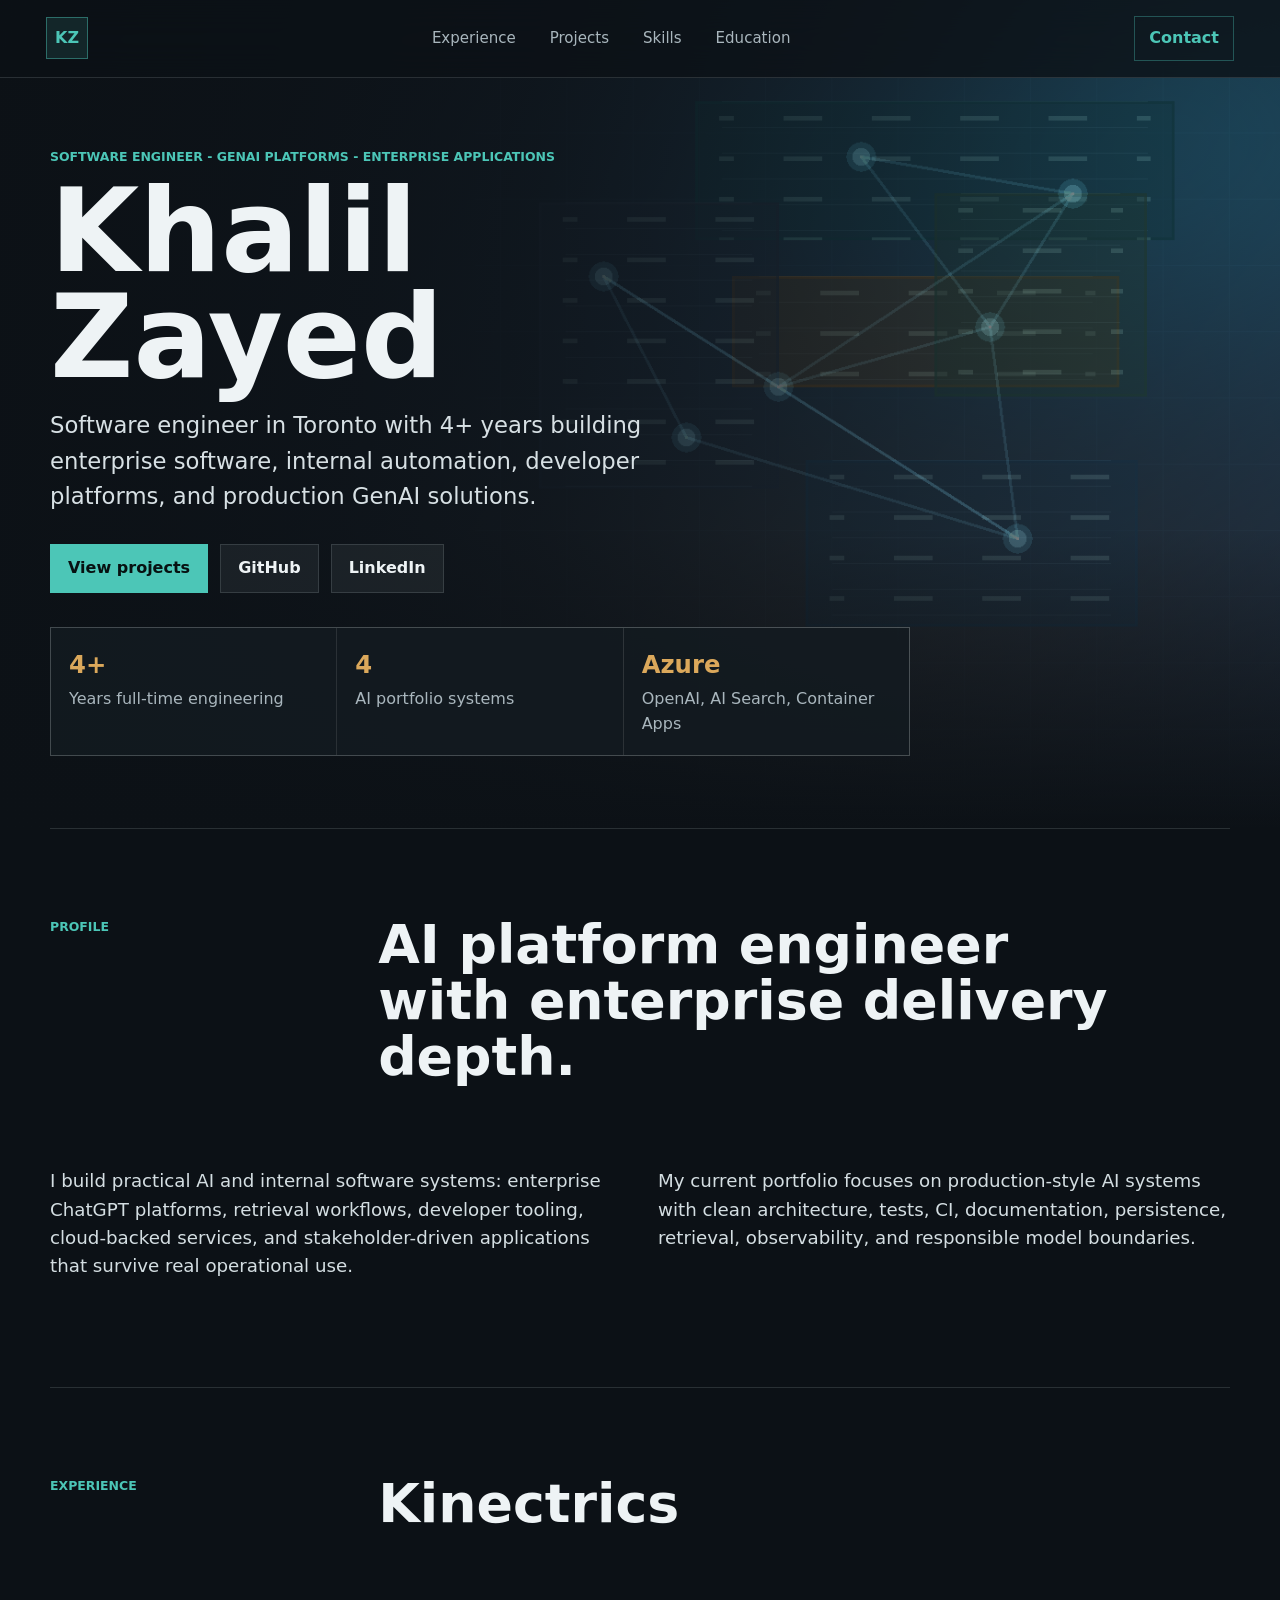
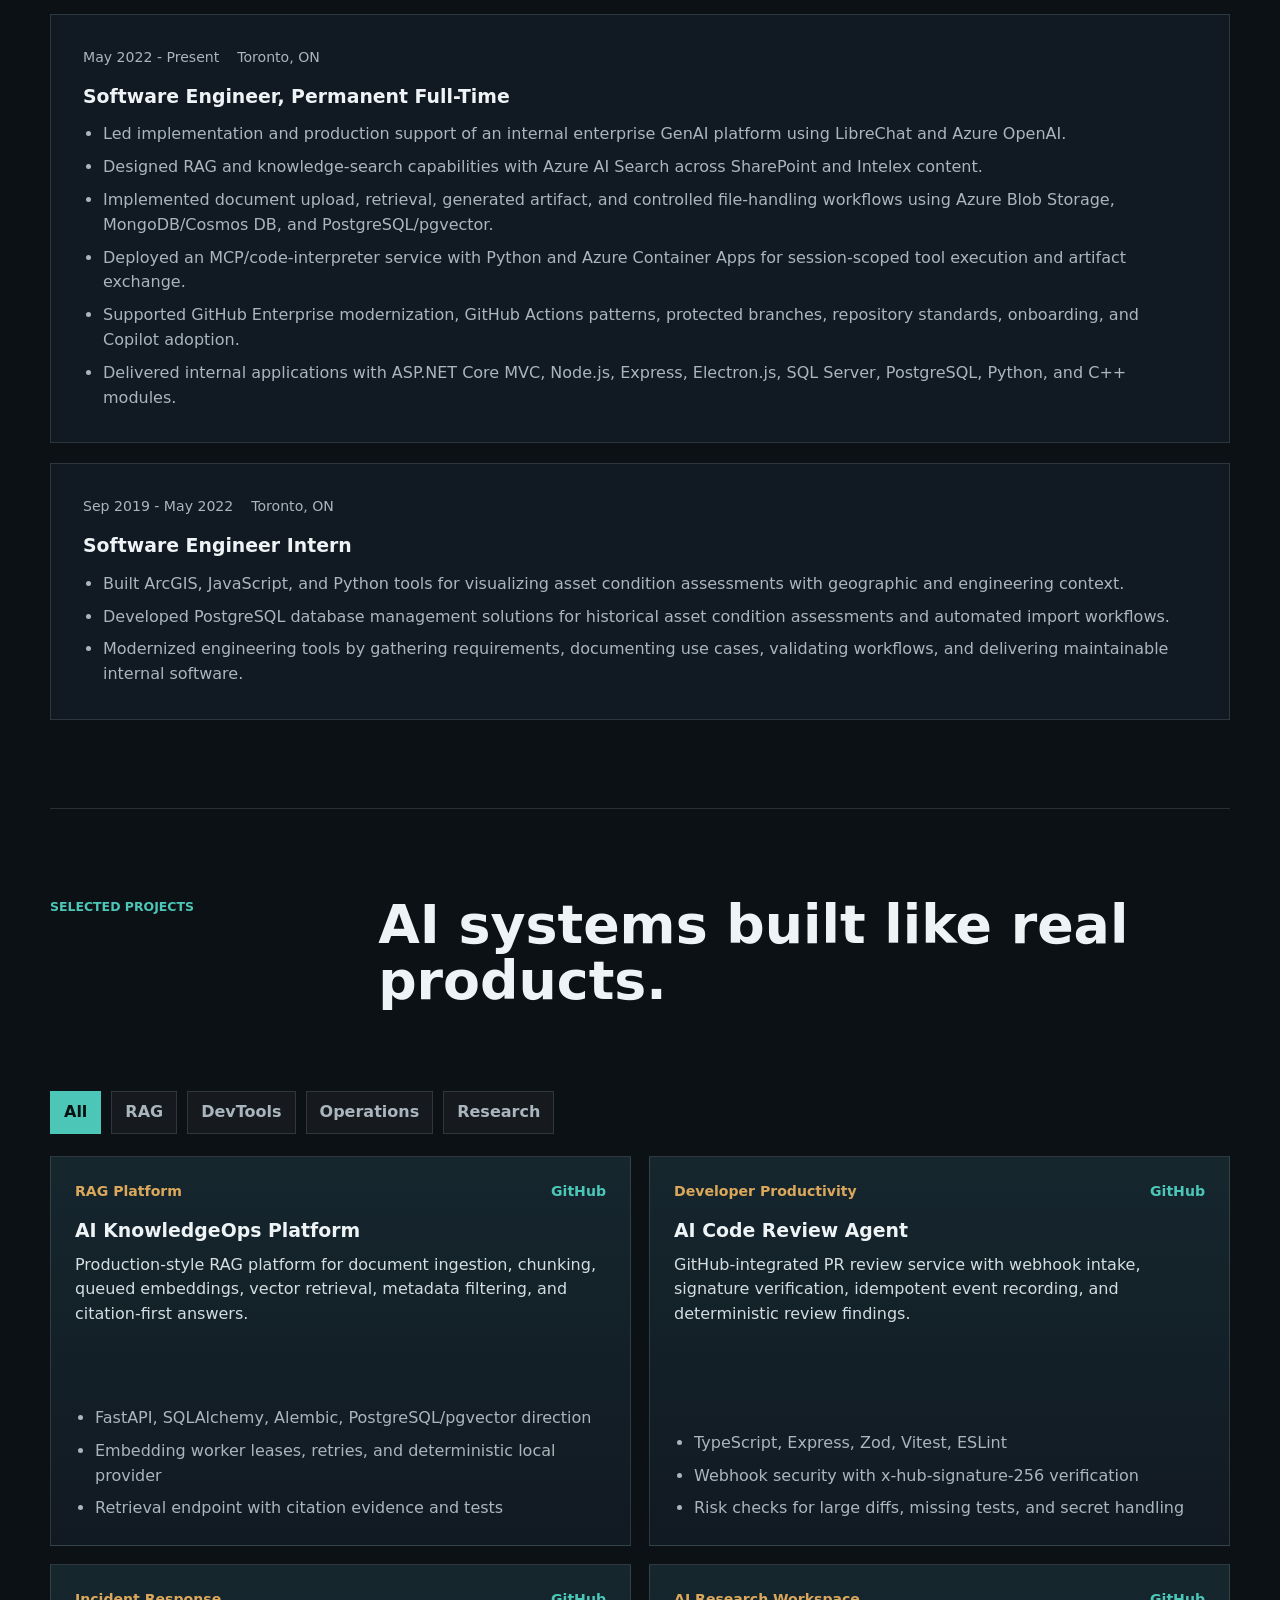
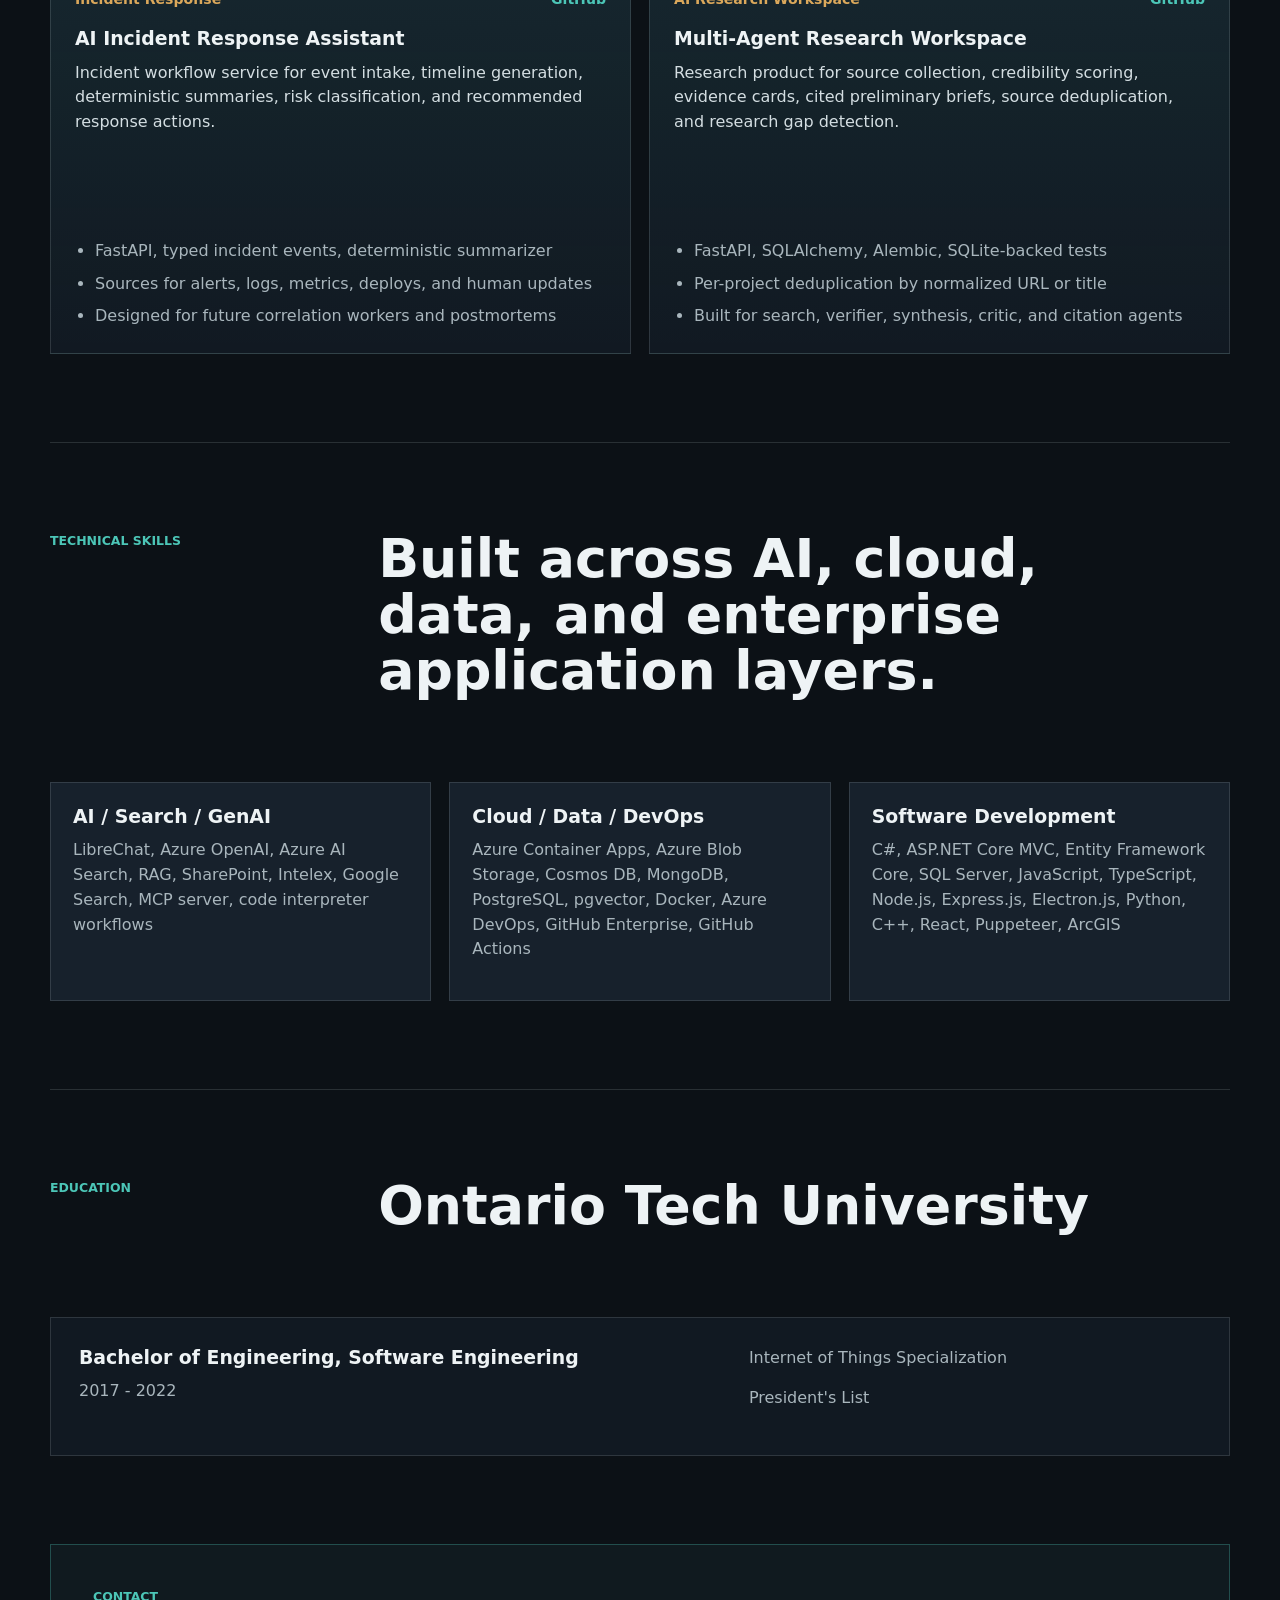
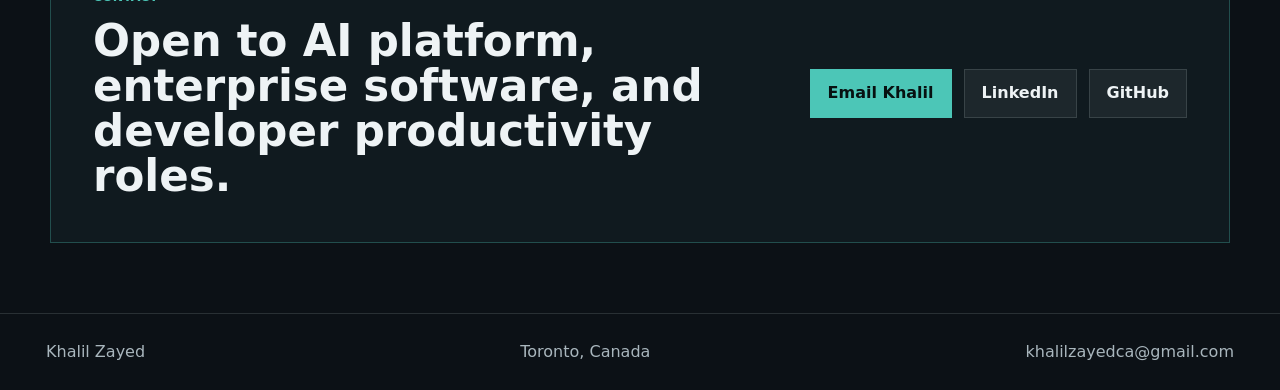
==== index.html @ 69386424 "feat: create portfolio website" ====
<!doctype html>
<html lang="en">
  <head>
    <meta charset="utf-8" />
    <meta name="viewport" content="width=device-width, initial-scale=1" />
    <meta
      name="description"
      content="Khalil Zayed - Software Engineer focused on GenAI platforms, enterprise applications, developer productivity, and AI product engineering."
    />
    <title>Khalil Zayed | Software Engineer</title>
    <link rel="preload" href="assets/hero-tech-workspace.png" as="image" />
    <link rel="stylesheet" href="styles.css" />
  </head>
  <body>
    <header class="site-header" data-header>
      <a class="brand" href="#top" aria-label="Khalil Zayed home">KZ</a>
      <nav class="nav" aria-label="Primary navigation">
        <a href="#experience">Experience</a>
        <a href="#projects">Projects</a>
        <a href="#skills">Skills</a>
        <a href="#education">Education</a>
      </nav>
      <a class="header-action" href="mailto:khalilzayedca@gmail.com">Contact</a>
    </header>

    <main id="top">
      <section class="hero" aria-labelledby="hero-title">
        <img
          class="hero-media"
          src="assets/hero-tech-workspace.png"
          alt="Abstract workstation with AI system dashboards and architecture panels"
        />
        <div class="hero-scrim"></div>
        <div class="hero-content">
          <p class="eyebrow">Software Engineer - GenAI Platforms - Enterprise Applications</p>
          <h1 id="hero-title">Khalil Zayed</h1>
          <p class="hero-copy">
            Software engineer in Toronto with 4+ years building enterprise software,
            internal automation, developer platforms, and production GenAI solutions.
          </p>
          <div class="hero-actions" aria-label="Profile links">
            <a class="button primary" href="#projects">View projects</a>
            <a class="button secondary" href="https://github.com/Zayedkz">GitHub</a>
            <a class="button secondary" href="https://linkedin.com/in/khalil-zayed">LinkedIn</a>
          </div>
          <dl class="hero-metrics" aria-label="Profile highlights">
            <div>
              <dt>4+</dt>
              <dd>Years full-time engineering</dd>
            </div>
            <div>
              <dt>4</dt>
              <dd>AI portfolio systems</dd>
            </div>
            <div>
              <dt>Azure</dt>
              <dd>OpenAI, AI Search, Container Apps</dd>
            </div>
          </dl>
        </div>
      </section>

      <section class="section profile-section" aria-labelledby="profile-title">
        <div class="section-heading">
          <p class="eyebrow">Profile</p>
          <h2 id="profile-title">AI platform engineer with enterprise delivery depth.</h2>
        </div>
        <div class="profile-grid">
          <p>
            I build practical AI and internal software systems: enterprise ChatGPT
            platforms, retrieval workflows, developer tooling, cloud-backed services,
            and stakeholder-driven applications that survive real operational use.
          </p>
          <p>
            My current portfolio focuses on production-style AI systems with clean
            architecture, tests, CI, documentation, persistence, retrieval, observability,
            and responsible model boundaries.
          </p>
        </div>
      </section>

      <section class="section experience-section" id="experience" aria-labelledby="experience-title">
        <div class="section-heading">
          <p class="eyebrow">Experience</p>
          <h2 id="experience-title">Kinectrics</h2>
        </div>
        <div class="timeline">
          <article class="role">
            <div class="role-meta">
              <span>May 2022 - Present</span>
              <span>Toronto, ON</span>
            </div>
            <h3>Software Engineer, Permanent Full-Time</h3>
            <ul>
              <li>
                Led implementation and production support of an internal enterprise GenAI
                platform using LibreChat and Azure OpenAI.
              </li>
              <li>
                Designed RAG and knowledge-search capabilities with Azure AI Search across
                SharePoint and Intelex content.
              </li>
              <li>
                Implemented document upload, retrieval, generated artifact, and controlled
                file-handling workflows using Azure Blob Storage, MongoDB/Cosmos DB, and
                PostgreSQL/pgvector.
              </li>
              <li>
                Deployed an MCP/code-interpreter service with Python and Azure Container Apps
                for session-scoped tool execution and artifact exchange.
              </li>
              <li>
                Supported GitHub Enterprise modernization, GitHub Actions patterns,
                protected branches, repository standards, onboarding, and Copilot adoption.
              </li>
              <li>
                Delivered internal applications with ASP.NET Core MVC, Node.js, Express,
                Electron.js, SQL Server, PostgreSQL, Python, and C++ modules.
              </li>
            </ul>
          </article>
          <article class="role">
            <div class="role-meta">
              <span>Sep 2019 - May 2022</span>
              <span>Toronto, ON</span>
            </div>
            <h3>Software Engineer Intern</h3>
            <ul>
              <li>
                Built ArcGIS, JavaScript, and Python tools for visualizing asset condition
                assessments with geographic and engineering context.
              </li>
              <li>
                Developed PostgreSQL database management solutions for historical asset
                condition assessments and automated import workflows.
              </li>
              <li>
                Modernized engineering tools by gathering requirements, documenting use
                cases, validating workflows, and delivering maintainable internal software.
              </li>
            </ul>
          </article>
        </div>
      </section>

      <section class="section projects-section" id="projects" aria-labelledby="projects-title">
        <div class="section-heading">
          <p class="eyebrow">Selected Projects</p>
          <h2 id="projects-title">AI systems built like real products.</h2>
        </div>
        <div class="project-toolbar" aria-label="Project filters">
          <button class="filter-button active" type="button" data-filter="all">All</button>
          <button class="filter-button" type="button" data-filter="rag">RAG</button>
          <button class="filter-button" type="button" data-filter="devtools">DevTools</button>
          <button class="filter-button" type="button" data-filter="ops">Operations</button>
          <button class="filter-button" type="button" data-filter="research">Research</button>
        </div>
        <div class="project-grid">
          <article class="project-card" data-category="rag">
            <div class="project-topline">
              <span>RAG Platform</span>
              <a href="https://github.com/Zayedkz/ai-knowledgeops-platform">GitHub</a>
            </div>
            <h3>AI KnowledgeOps Platform</h3>
            <p>
              Production-style RAG platform for document ingestion, chunking, queued
              embeddings, vector retrieval, metadata filtering, and citation-first answers.
            </p>
            <ul class="project-points">
              <li>FastAPI, SQLAlchemy, Alembic, PostgreSQL/pgvector direction</li>
              <li>Embedding worker leases, retries, and deterministic local provider</li>
              <li>Retrieval endpoint with citation evidence and tests</li>
            </ul>
          </article>

          <article class="project-card" data-category="devtools">
            <div class="project-topline">
              <span>Developer Productivity</span>
              <a href="https://github.com/Zayedkz/ai-code-review-agent">GitHub</a>
            </div>
            <h3>AI Code Review Agent</h3>
            <p>
              GitHub-integrated PR review service with webhook intake, signature verification,
              idempotent event recording, and deterministic review findings.
            </p>
            <ul class="project-points">
              <li>TypeScript, Express, Zod, Vitest, ESLint</li>
              <li>Webhook security with x-hub-signature-256 verification</li>
              <li>Risk checks for large diffs, missing tests, and secret handling</li>
            </ul>
          </article>

          <article class="project-card" data-category="ops">
            <div class="project-topline">
              <span>Incident Response</span>
              <a href="https://github.com/Zayedkz/ai-incident-response-assistant">GitHub</a>
            </div>
            <h3>AI Incident Response Assistant</h3>
            <p>
              Incident workflow service for event intake, timeline generation, deterministic
              summaries, risk classification, and recommended response actions.
            </p>
            <ul class="project-points">
              <li>FastAPI, typed incident events, deterministic summarizer</li>
              <li>Sources for alerts, logs, metrics, deploys, and human updates</li>
              <li>Designed for future correlation workers and postmortems</li>
            </ul>
          </article>

          <article class="project-card" data-category="research">
            <div class="project-topline">
              <span>AI Research Workspace</span>
              <a href="https://github.com/Zayedkz/multi-agent-research-workspace">GitHub</a>
            </div>
            <h3>Multi-Agent Research Workspace</h3>
            <p>
              Research product for source collection, credibility scoring, evidence cards,
              cited preliminary briefs, source deduplication, and research gap detection.
            </p>
            <ul class="project-points">
              <li>FastAPI, SQLAlchemy, Alembic, SQLite-backed tests</li>
              <li>Per-project deduplication by normalized URL or title</li>
              <li>Built for search, verifier, synthesis, critic, and citation agents</li>
            </ul>
          </article>
        </div>
      </section>

      <section class="section skills-section" id="skills" aria-labelledby="skills-title">
        <div class="section-heading">
          <p class="eyebrow">Technical Skills</p>
          <h2 id="skills-title">Built across AI, cloud, data, and enterprise application layers.</h2>
        </div>
        <div class="skills-layout">
          <div class="skill-group">
            <h3>AI / Search / GenAI</h3>
            <p>LibreChat, Azure OpenAI, Azure AI Search, RAG, SharePoint, Intelex, Google Search, MCP server, code interpreter workflows</p>
          </div>
          <div class="skill-group">
            <h3>Cloud / Data / DevOps</h3>
            <p>Azure Container Apps, Azure Blob Storage, Cosmos DB, MongoDB, PostgreSQL, pgvector, Docker, Azure DevOps, GitHub Enterprise, GitHub Actions</p>
          </div>
          <div class="skill-group">
            <h3>Software Development</h3>
            <p>C#, ASP.NET Core MVC, Entity Framework Core, SQL Server, JavaScript, TypeScript, Node.js, Express.js, Electron.js, Python, C++, React, Puppeteer, ArcGIS</p>
          </div>
        </div>
      </section>

      <section class="section education-section" id="education" aria-labelledby="education-title">
        <div class="section-heading">
          <p class="eyebrow">Education</p>
          <h2 id="education-title">Ontario Tech University</h2>
        </div>
        <div class="education-panel">
          <div>
            <h3>Bachelor of Engineering, Software Engineering</h3>
            <p>2017 - 2022</p>
          </div>
          <div>
            <p>Internet of Things Specialization</p>
            <p>President's List</p>
          </div>
        </div>
      </section>

      <section class="contact-section" aria-labelledby="contact-title">
        <div>
          <p class="eyebrow">Contact</p>
          <h2 id="contact-title">Open to AI platform, enterprise software, and developer productivity roles.</h2>
        </div>
        <div class="contact-actions">
          <a class="button primary" href="mailto:khalilzayedca@gmail.com">Email Khalil</a>
          <a class="button secondary" href="https://linkedin.com/in/khalil-zayed">LinkedIn</a>
          <a class="button secondary" href="https://github.com/Zayedkz">GitHub</a>
        </div>
      </section>
    </main>

    <footer class="footer">
      <span>Khalil Zayed</span>
      <span>Toronto, Canada</span>
      <span>khalilzayedca@gmail.com</span>
    </footer>

    <script src="script.js"></script>
  </body>
</html>
---- styles.css ----
:root {
  --bg: #0c1116;
  --panel: #111922;
  --panel-2: #17212c;
  --text: #eef3f5;
  --muted: #a9b6bd;
  --line: rgba(219, 231, 235, 0.14);
  --teal: #4cc6b7;
  --amber: #dba85b;
  --blue: #83a8d8;
  --max: 1180px;
}

* {
  box-sizing: border-box;
}

html {
  scroll-behavior: smooth;
}

body {
  margin: 0;
  background: var(--bg);
  color: var(--text);
  font-family:
    Inter, ui-sans-serif, system-ui, -apple-system, BlinkMacSystemFont, "Segoe UI", sans-serif;
  line-height: 1.55;
}

a {
  color: inherit;
  text-decoration: none;
}

.site-header {
  position: fixed;
  inset: 0 0 auto 0;
  z-index: 10;
  display: grid;
  grid-template-columns: auto 1fr auto;
  align-items: center;
  gap: 24px;
  padding: 16px clamp(18px, 4vw, 46px);
  background: rgba(12, 17, 22, 0.78);
  border-bottom: 1px solid var(--line);
  backdrop-filter: blur(18px);
}

.brand {
  display: grid;
  place-items: center;
  width: 42px;
  height: 42px;
  border: 1px solid rgba(76, 198, 183, 0.45);
  background: rgba(76, 198, 183, 0.12);
  color: var(--teal);
  font-weight: 800;
}

.nav {
  display: flex;
  justify-content: center;
  gap: clamp(14px, 2.8vw, 34px);
  color: var(--muted);
  font-size: 0.94rem;
}

.nav a,
.header-action {
  transition:
    color 160ms ease,
    border-color 160ms ease;
}

.nav a:hover,
.header-action:hover {
  color: var(--text);
}

.header-action {
  color: var(--teal);
  border: 1px solid rgba(76, 198, 183, 0.35);
  padding: 9px 14px;
  font-weight: 700;
}

.hero {
  position: relative;
  min-height: 92vh;
  display: grid;
  align-items: end;
  overflow: hidden;
}

.hero-media,
.hero-scrim {
  position: absolute;
  inset: 0;
  width: 100%;
  height: 100%;
}

.hero-media {
  object-fit: cover;
}

.hero-scrim {
  background:
    linear-gradient(90deg, rgba(12, 17, 22, 0.98) 0%, rgba(12, 17, 22, 0.82) 42%, rgba(12, 17, 22, 0.42) 100%),
    linear-gradient(0deg, var(--bg) 0%, rgba(12, 17, 22, 0) 36%);
}

.hero-content {
  position: relative;
  z-index: 1;
  width: min(var(--max), calc(100% - 36px));
  margin: 0 auto;
  padding: 132px 0 72px;
}

.eyebrow {
  margin: 0 0 12px;
  color: var(--teal);
  font-size: 0.78rem;
  font-weight: 800;
  letter-spacing: 0;
  text-transform: uppercase;
}

h1,
h2,
h3,
p {
  margin-top: 0;
}

h1 {
  max-width: 780px;
  margin-bottom: 18px;
  font-size: clamp(4rem, 9vw, 8.6rem);
  line-height: 0.92;
  letter-spacing: 0;
}

h2 {
  max-width: 780px;
  font-size: clamp(2rem, 4.2vw, 4.1rem);
  line-height: 1.04;
  letter-spacing: 0;
}

h3 {
  margin-bottom: 10px;
  font-size: 1.18rem;
  line-height: 1.25;
}

.hero-copy {
  max-width: 690px;
  color: #d7e0e4;
  font-size: clamp(1.08rem, 2vw, 1.42rem);
}

.hero-actions,
.contact-actions {
  display: flex;
  flex-wrap: wrap;
  gap: 12px;
  margin: 30px 0;
}

.button {
  display: inline-flex;
  align-items: center;
  justify-content: center;
  min-height: 44px;
  padding: 11px 17px;
  border: 1px solid var(--line);
  font-weight: 800;
  transition:
    transform 160ms ease,
    background 160ms ease,
    border-color 160ms ease;
}

.button:hover {
  transform: translateY(-1px);
}

.button.primary {
  background: var(--teal);
  color: #071111;
  border-color: var(--teal);
}

.button.secondary {
  background: rgba(238, 243, 245, 0.06);
  color: var(--text);
}

.hero-metrics {
  display: grid;
  grid-template-columns: repeat(3, minmax(0, 1fr));
  gap: 1px;
  max-width: 860px;
  margin: 34px 0 0;
  border: 1px solid var(--line);
  background: var(--line);
}

.hero-metrics div {
  min-height: 112px;
  padding: 18px;
  background: rgba(13, 20, 26, 0.82);
}

.hero-metrics dt {
  margin-bottom: 4px;
  color: var(--amber);
  font-size: 1.52rem;
  font-weight: 900;
}

.hero-metrics dd {
  margin: 0;
  color: var(--muted);
}

.section {
  width: min(var(--max), calc(100% - 36px));
  margin: 0 auto;
  padding: 88px 0;
  border-top: 1px solid var(--line);
}

.section-heading {
  display: grid;
  grid-template-columns: minmax(180px, 0.35fr) 1fr;
  gap: 30px;
  margin-bottom: 38px;
}

.profile-grid {
  display: grid;
  grid-template-columns: repeat(2, minmax(0, 1fr));
  gap: 36px;
  color: #d4dee2;
  font-size: 1.14rem;
}

.timeline {
  display: grid;
  gap: 20px;
}

.role,
.project-card,
.skill-group,
.education-panel {
  border: 1px solid var(--line);
  background: var(--panel);
}

.role {
  padding: clamp(20px, 4vw, 32px);
}

.role-meta,
.project-topline {
  display: flex;
  flex-wrap: wrap;
  gap: 10px 18px;
  margin-bottom: 16px;
  color: var(--muted);
  font-size: 0.88rem;
}

.role ul,
.project-points {
  margin: 14px 0 0;
  padding-left: 20px;
  color: var(--muted);
}

.role li + li,
.project-points li + li {
  margin-top: 8px;
}

.project-toolbar {
  display: flex;
  flex-wrap: wrap;
  gap: 10px;
  margin-bottom: 22px;
}

.filter-button {
  min-height: 38px;
  padding: 8px 13px;
  color: var(--muted);
  background: rgba(238, 243, 245, 0.04);
  border: 1px solid var(--line);
  cursor: pointer;
  font: inherit;
  font-weight: 800;
}

.filter-button.active,
.filter-button:hover {
  color: #071111;
  background: var(--teal);
  border-color: var(--teal);
}

.project-grid {
  display: grid;
  grid-template-columns: repeat(2, minmax(0, 1fr));
  gap: 18px;
}

.project-card {
  display: flex;
  min-height: 390px;
  flex-direction: column;
  padding: 24px;
  background:
    linear-gradient(180deg, rgba(76, 198, 183, 0.08), rgba(76, 198, 183, 0)),
    var(--panel);
}

.project-card[hidden] {
  display: none;
}

.project-topline {
  justify-content: space-between;
}

.project-topline span {
  color: var(--amber);
  font-weight: 800;
}

.project-topline a {
  color: var(--teal);
  font-weight: 800;
}

.project-card p {
  color: #d4dee2;
}

.project-points {
  margin-top: auto;
}

.skills-layout {
  display: grid;
  grid-template-columns: repeat(3, minmax(0, 1fr));
  gap: 18px;
}

.skill-group {
  padding: 22px;
  background: var(--panel-2);
}

.skill-group p,
.education-panel p {
  color: var(--muted);
}

.education-panel {
  display: grid;
  grid-template-columns: 1fr 0.7fr;
  gap: 24px;
  padding: 28px;
}

.contact-section {
  display: grid;
  grid-template-columns: 1fr auto;
  gap: 32px;
  align-items: center;
  width: min(var(--max), calc(100% - 36px));
  margin: 0 auto 70px;
  padding: 42px;
  border: 1px solid rgba(76, 198, 183, 0.3);
  background: #101a1f;
}

.contact-section h2 {
  margin-bottom: 0;
  font-size: clamp(1.8rem, 3.4vw, 3.2rem);
}

.footer {
  display: flex;
  flex-wrap: wrap;
  justify-content: space-between;
  gap: 16px;
  padding: 26px clamp(18px, 4vw, 46px);
  color: var(--muted);
  border-top: 1px solid var(--line);
}

@media (max-width: 860px) {
  .site-header {
    grid-template-columns: auto auto;
  }

  .nav {
    display: none;
  }

  .hero {
    min-height: 860px;
  }

  .hero-scrim {
    background:
      linear-gradient(90deg, rgba(12, 17, 22, 0.98) 0%, rgba(12, 17, 22, 0.83) 100%),
      linear-gradient(0deg, var(--bg) 0%, rgba(12, 17, 22, 0) 36%);
  }

  .hero-metrics,
  .section-heading,
  .profile-grid,
  .project-grid,
  .skills-layout,
  .education-panel,
  .contact-section {
    grid-template-columns: 1fr;
  }

  .hero-metrics div {
    min-height: auto;
  }

  .section {
    padding: 64px 0;
  }

  .project-card {
    min-height: auto;
  }

  .contact-section {
    padding: 28px;
  }
}

@media (max-width: 520px) {
  .site-header {
    padding: 12px 14px;
  }

  .header-action {
    padding: 8px 10px;
  }

  h1 {
    font-size: 3.3rem;
  }

  h2 {
    font-size: 2rem;
  }

  .hero-content {
    width: calc(100% - 28px);
    padding-bottom: 48px;
  }

  .section,
  .contact-section {
    width: calc(100% - 28px);
  }
}
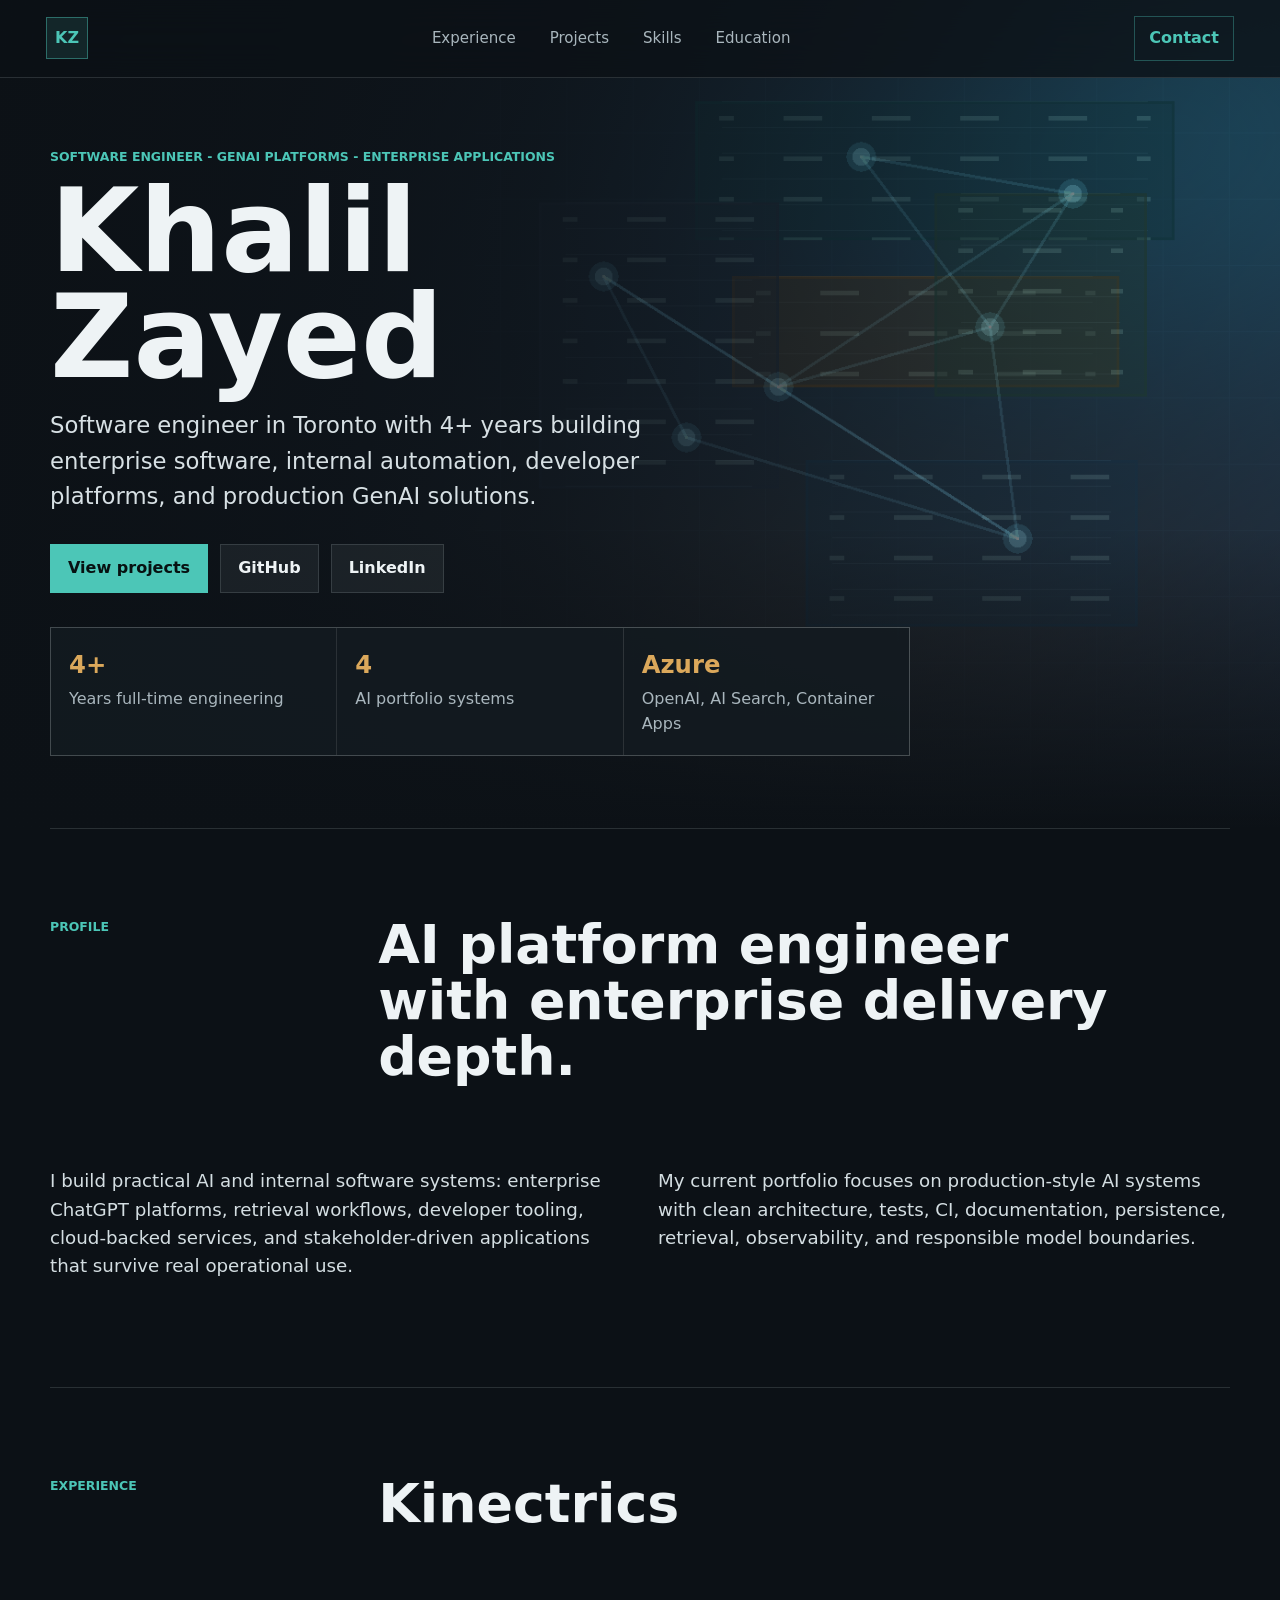
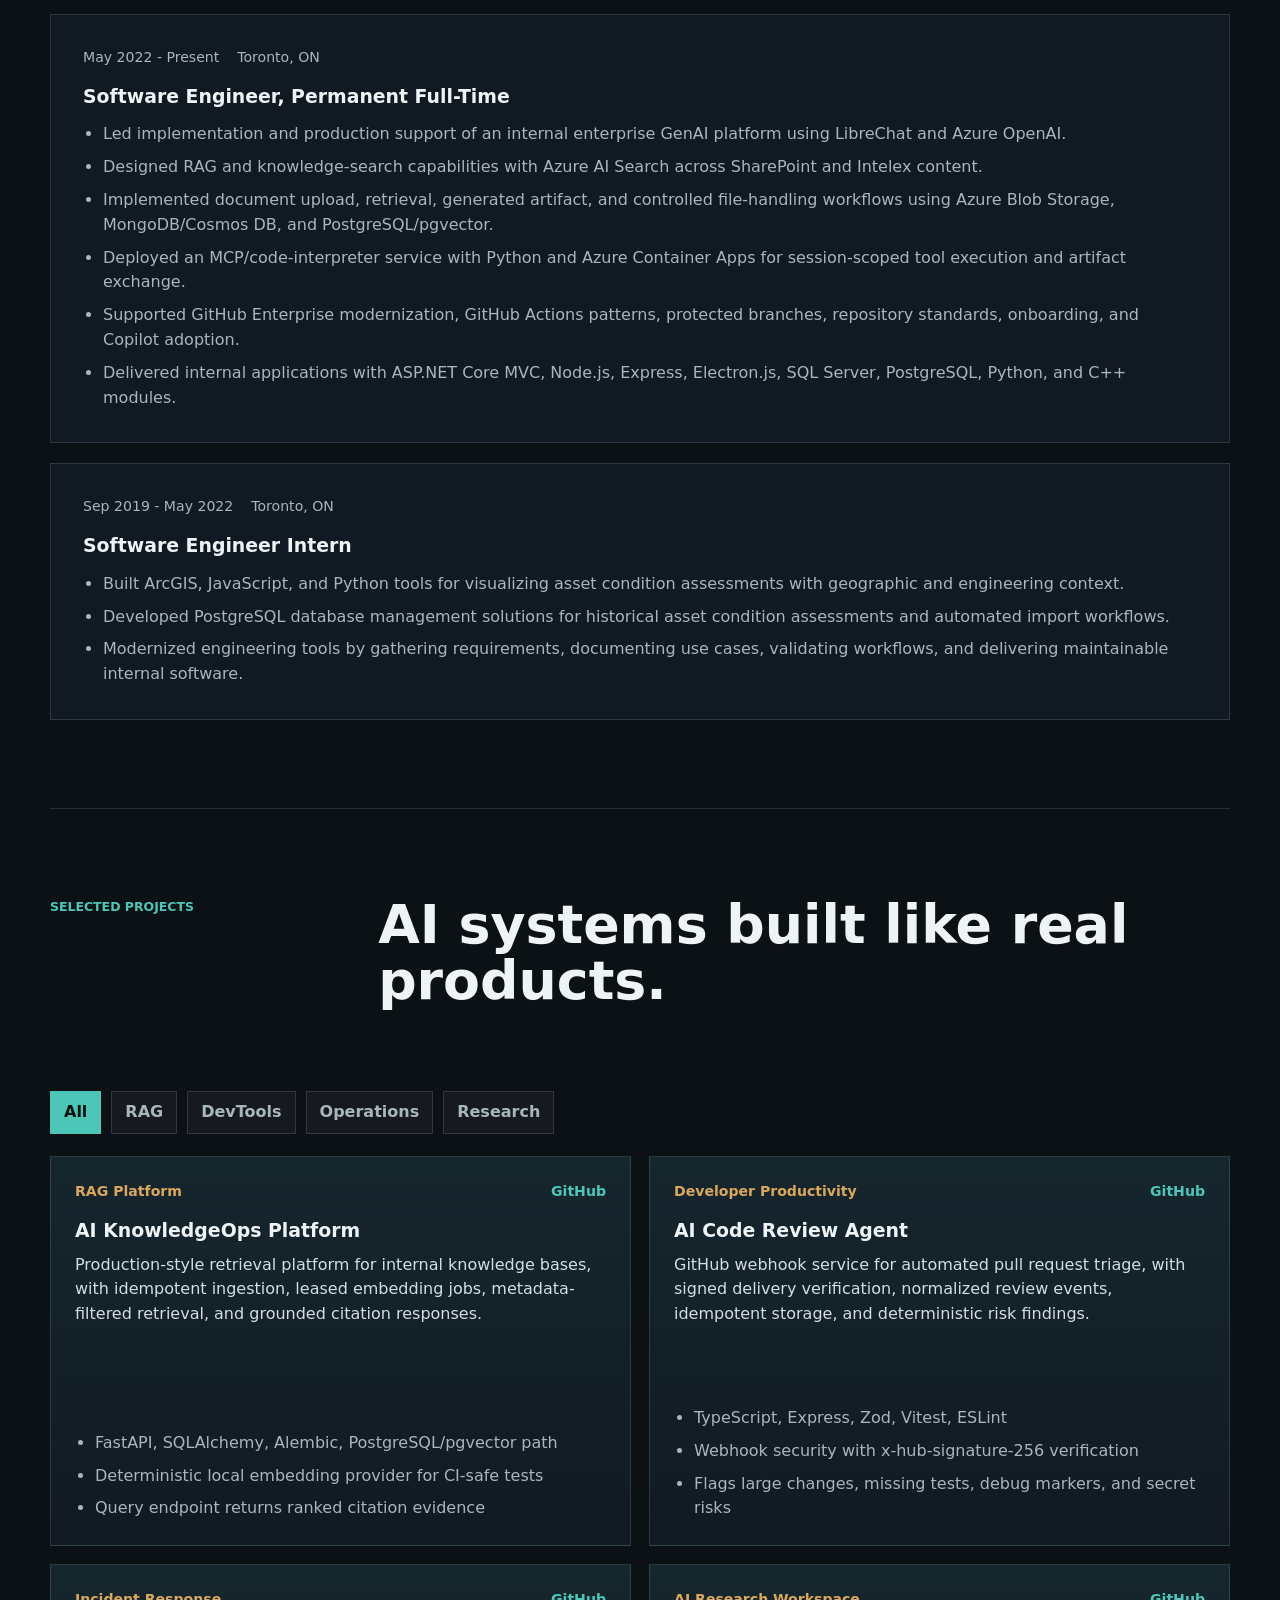
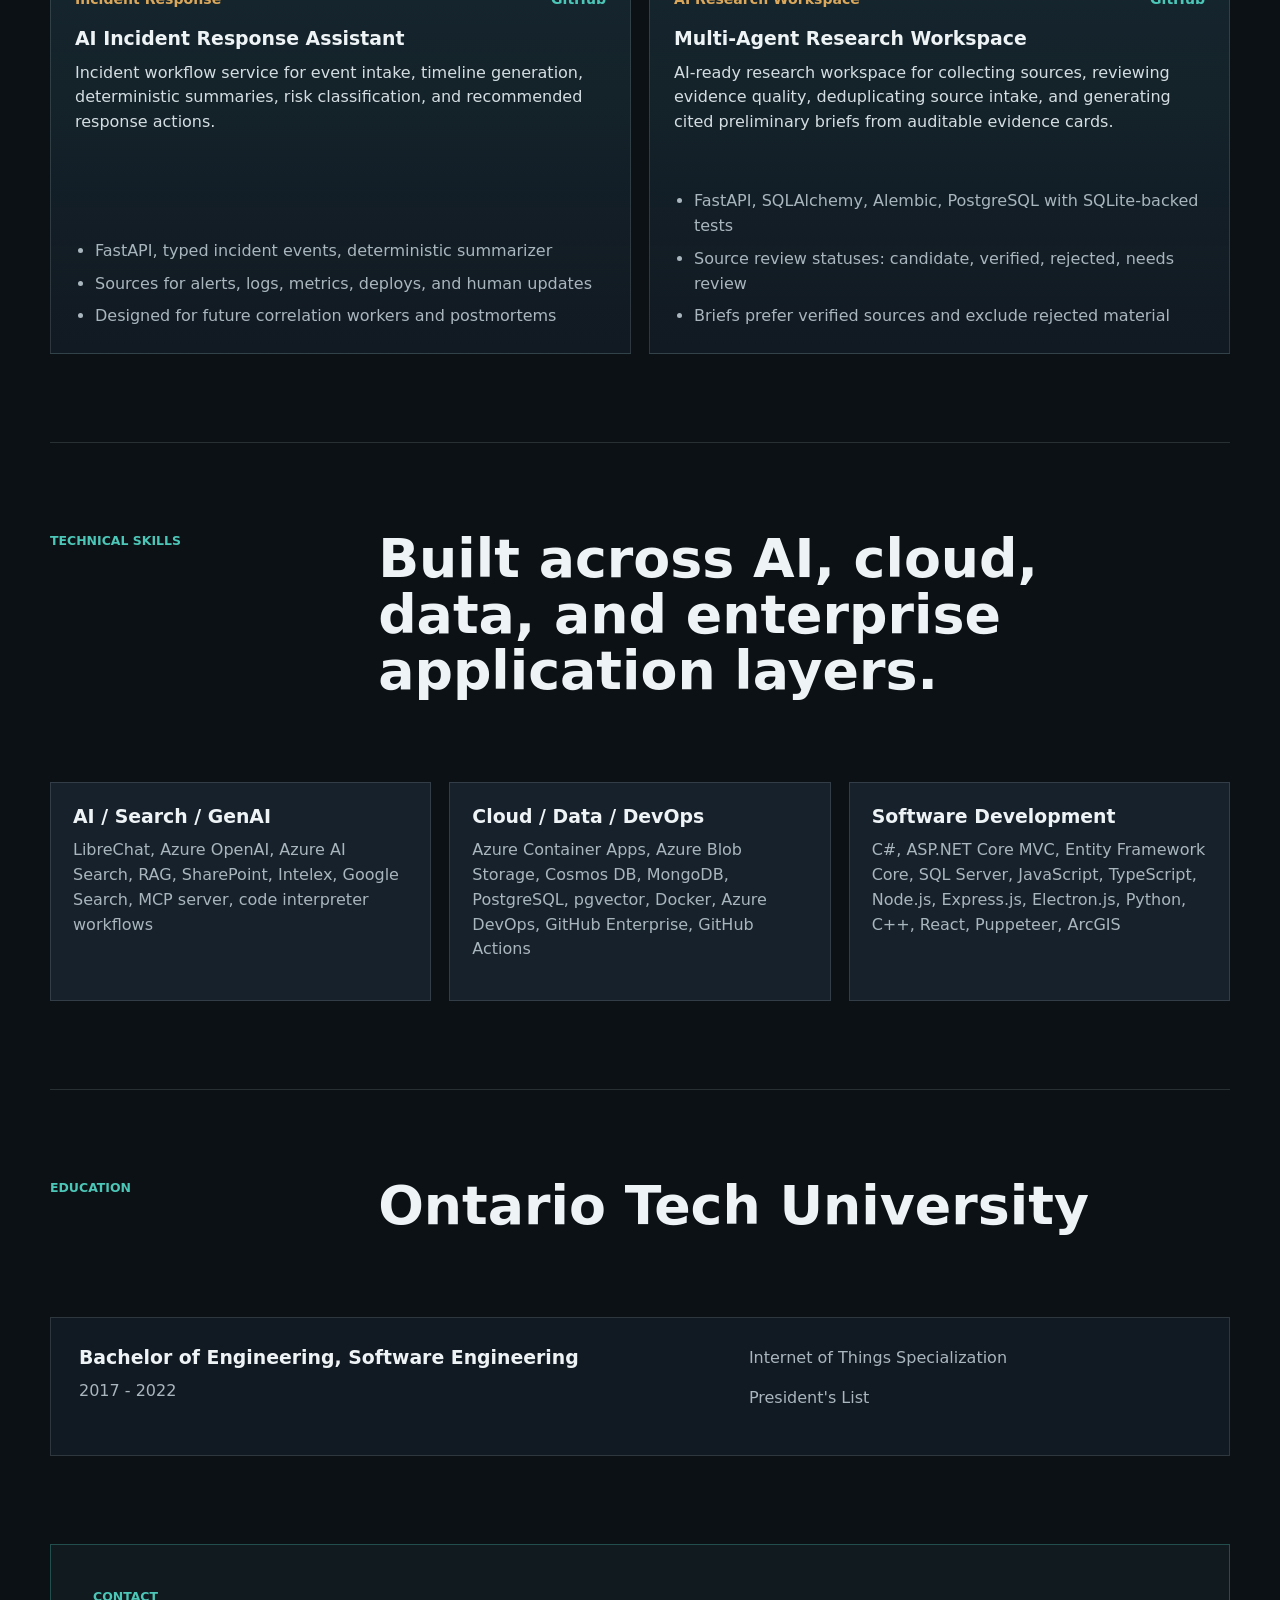
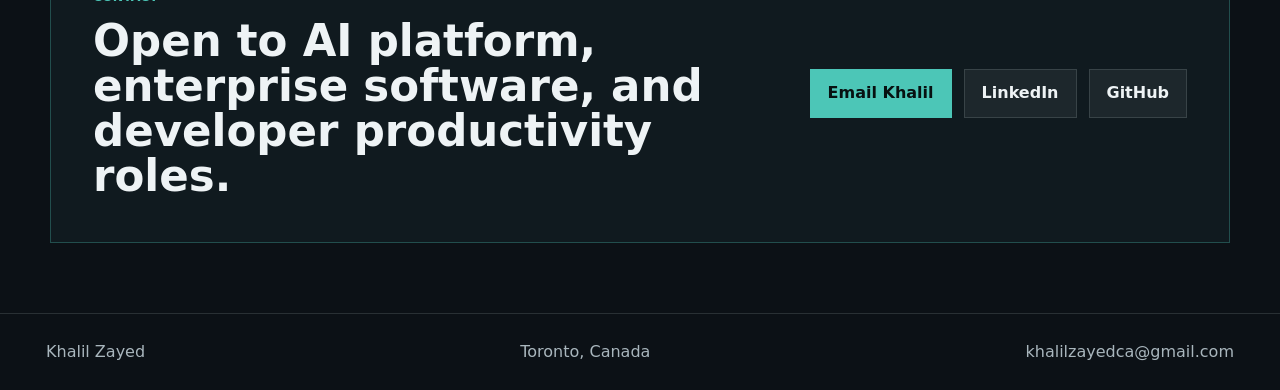
==== commit a75d3cdd: "docs: refresh portfolio project copy" ====
--- a/index.html
+++ b/index.html
@@ -163,13 +163,14 @@
             </div>
             <h3>AI KnowledgeOps Platform</h3>
             <p>
-              Production-style RAG platform for document ingestion, chunking, queued
-              embeddings, vector retrieval, metadata filtering, and citation-first answers.
-            </p>
-            <ul class="project-points">
-              <li>FastAPI, SQLAlchemy, Alembic, PostgreSQL/pgvector direction</li>
-              <li>Embedding worker leases, retries, and deterministic local provider</li>
-              <li>Retrieval endpoint with citation evidence and tests</li>
+              Production-style retrieval platform for internal knowledge bases, with
+              idempotent ingestion, leased embedding jobs, metadata-filtered retrieval,
+              and grounded citation responses.
+            </p>
+            <ul class="project-points">
+              <li>FastAPI, SQLAlchemy, Alembic, PostgreSQL/pgvector path</li>
+              <li>Deterministic local embedding provider for CI-safe tests</li>
+              <li>Query endpoint returns ranked citation evidence</li>
             </ul>
           </article>
 
@@ -180,13 +181,14 @@
             </div>
             <h3>AI Code Review Agent</h3>
             <p>
-              GitHub-integrated PR review service with webhook intake, signature verification,
-              idempotent event recording, and deterministic review findings.
+              GitHub webhook service for automated pull request triage, with signed
+              delivery verification, normalized review events, idempotent storage, and
+              deterministic risk findings.
             </p>
             <ul class="project-points">
               <li>TypeScript, Express, Zod, Vitest, ESLint</li>
               <li>Webhook security with x-hub-signature-256 verification</li>
-              <li>Risk checks for large diffs, missing tests, and secret handling</li>
+              <li>Flags large changes, missing tests, debug markers, and secret risks</li>
             </ul>
           </article>
 
@@ -214,13 +216,14 @@
             </div>
             <h3>Multi-Agent Research Workspace</h3>
             <p>
-              Research product for source collection, credibility scoring, evidence cards,
-              cited preliminary briefs, source deduplication, and research gap detection.
-            </p>
-            <ul class="project-points">
-              <li>FastAPI, SQLAlchemy, Alembic, SQLite-backed tests</li>
-              <li>Per-project deduplication by normalized URL or title</li>
-              <li>Built for search, verifier, synthesis, critic, and citation agents</li>
+              AI-ready research workspace for collecting sources, reviewing evidence
+              quality, deduplicating source intake, and generating cited preliminary briefs
+              from auditable evidence cards.
+            </p>
+            <ul class="project-points">
+              <li>FastAPI, SQLAlchemy, Alembic, PostgreSQL with SQLite-backed tests</li>
+              <li>Source review statuses: candidate, verified, rejected, needs review</li>
+              <li>Briefs prefer verified sources and exclude rejected material</li>
             </ul>
           </article>
         </div>
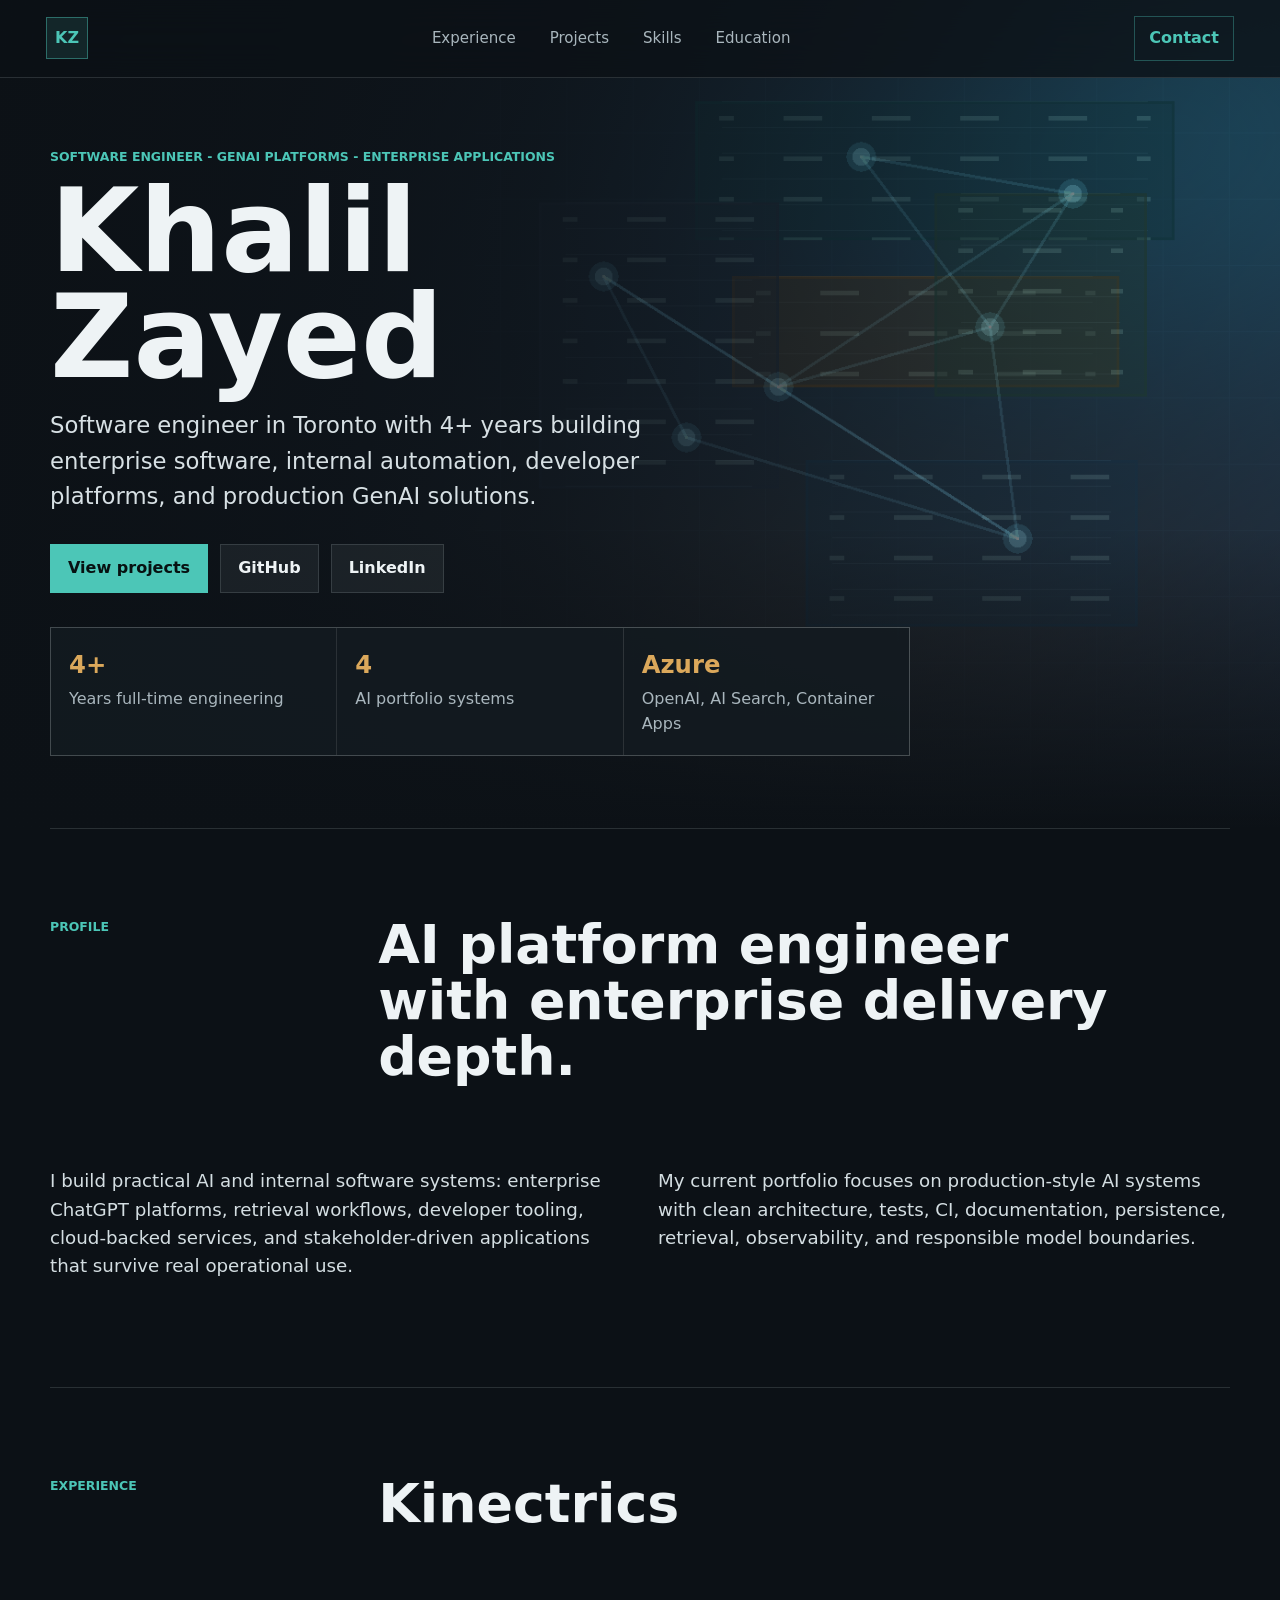
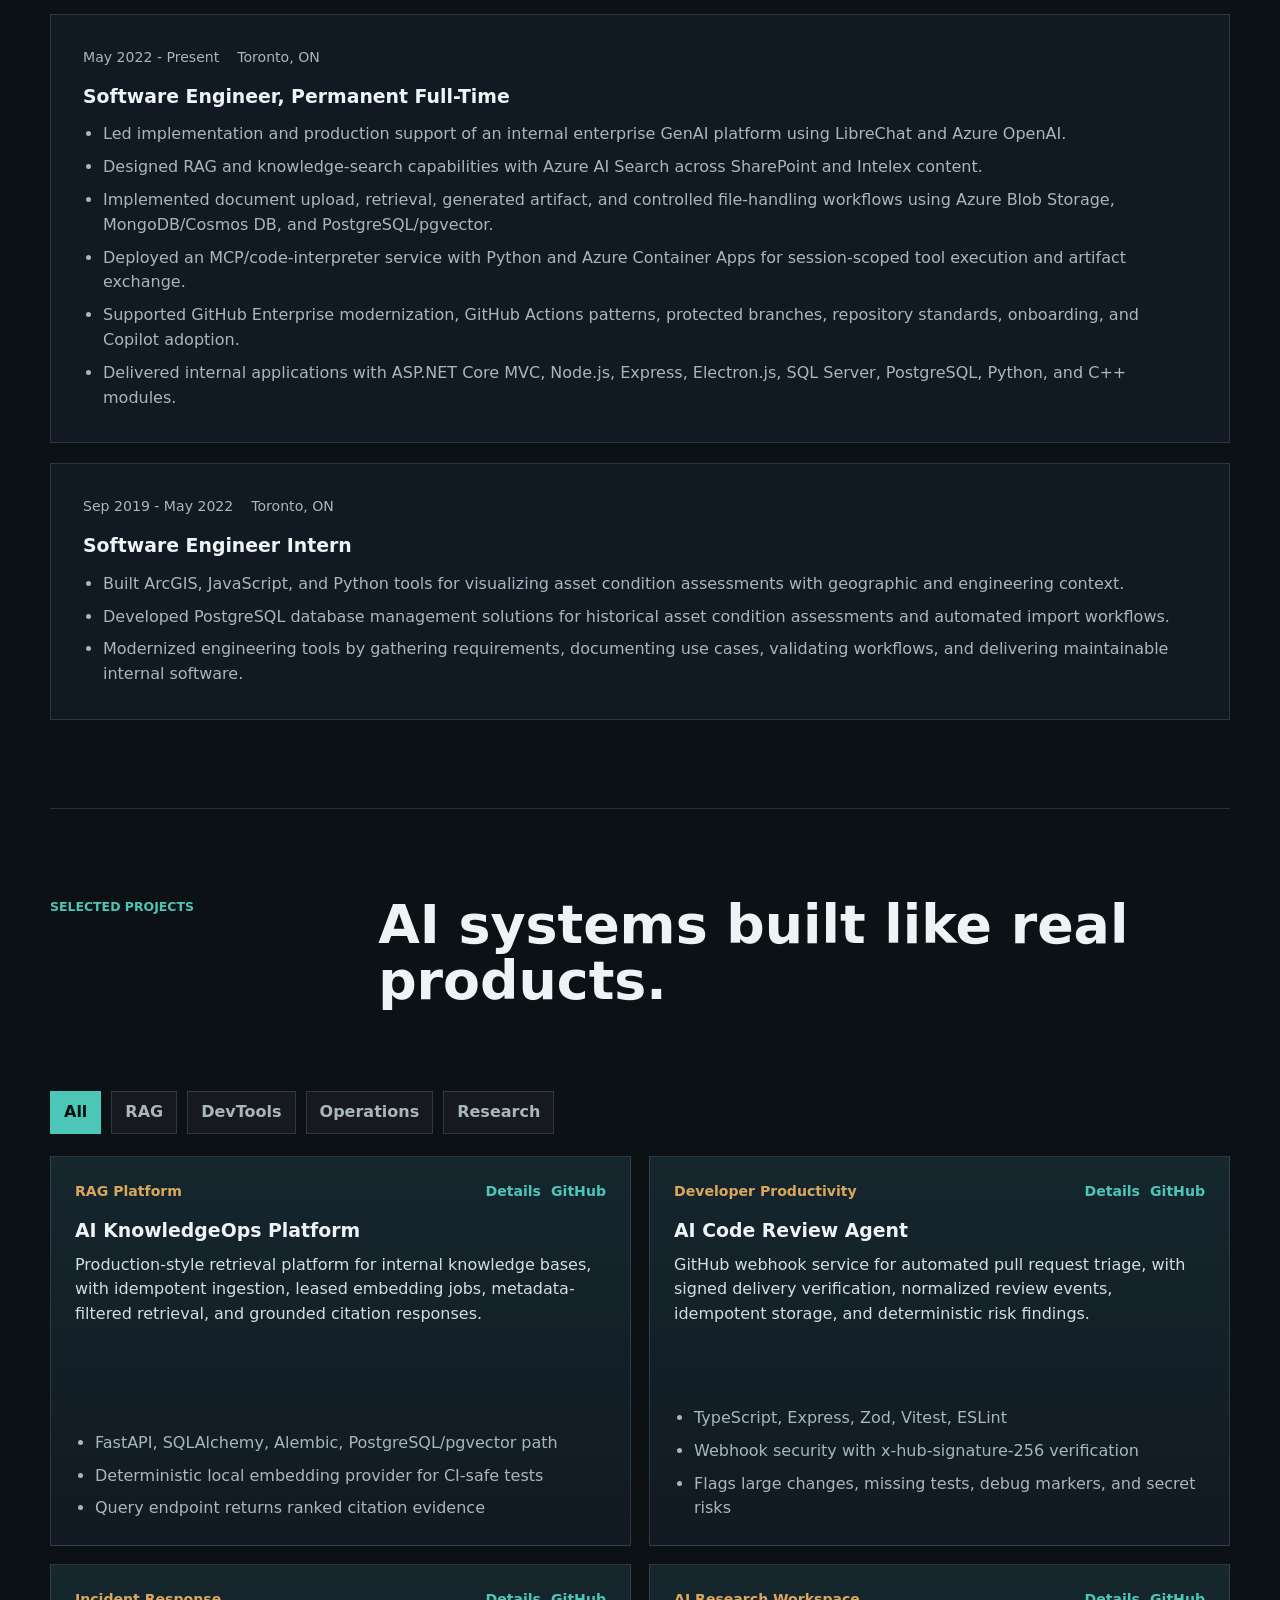
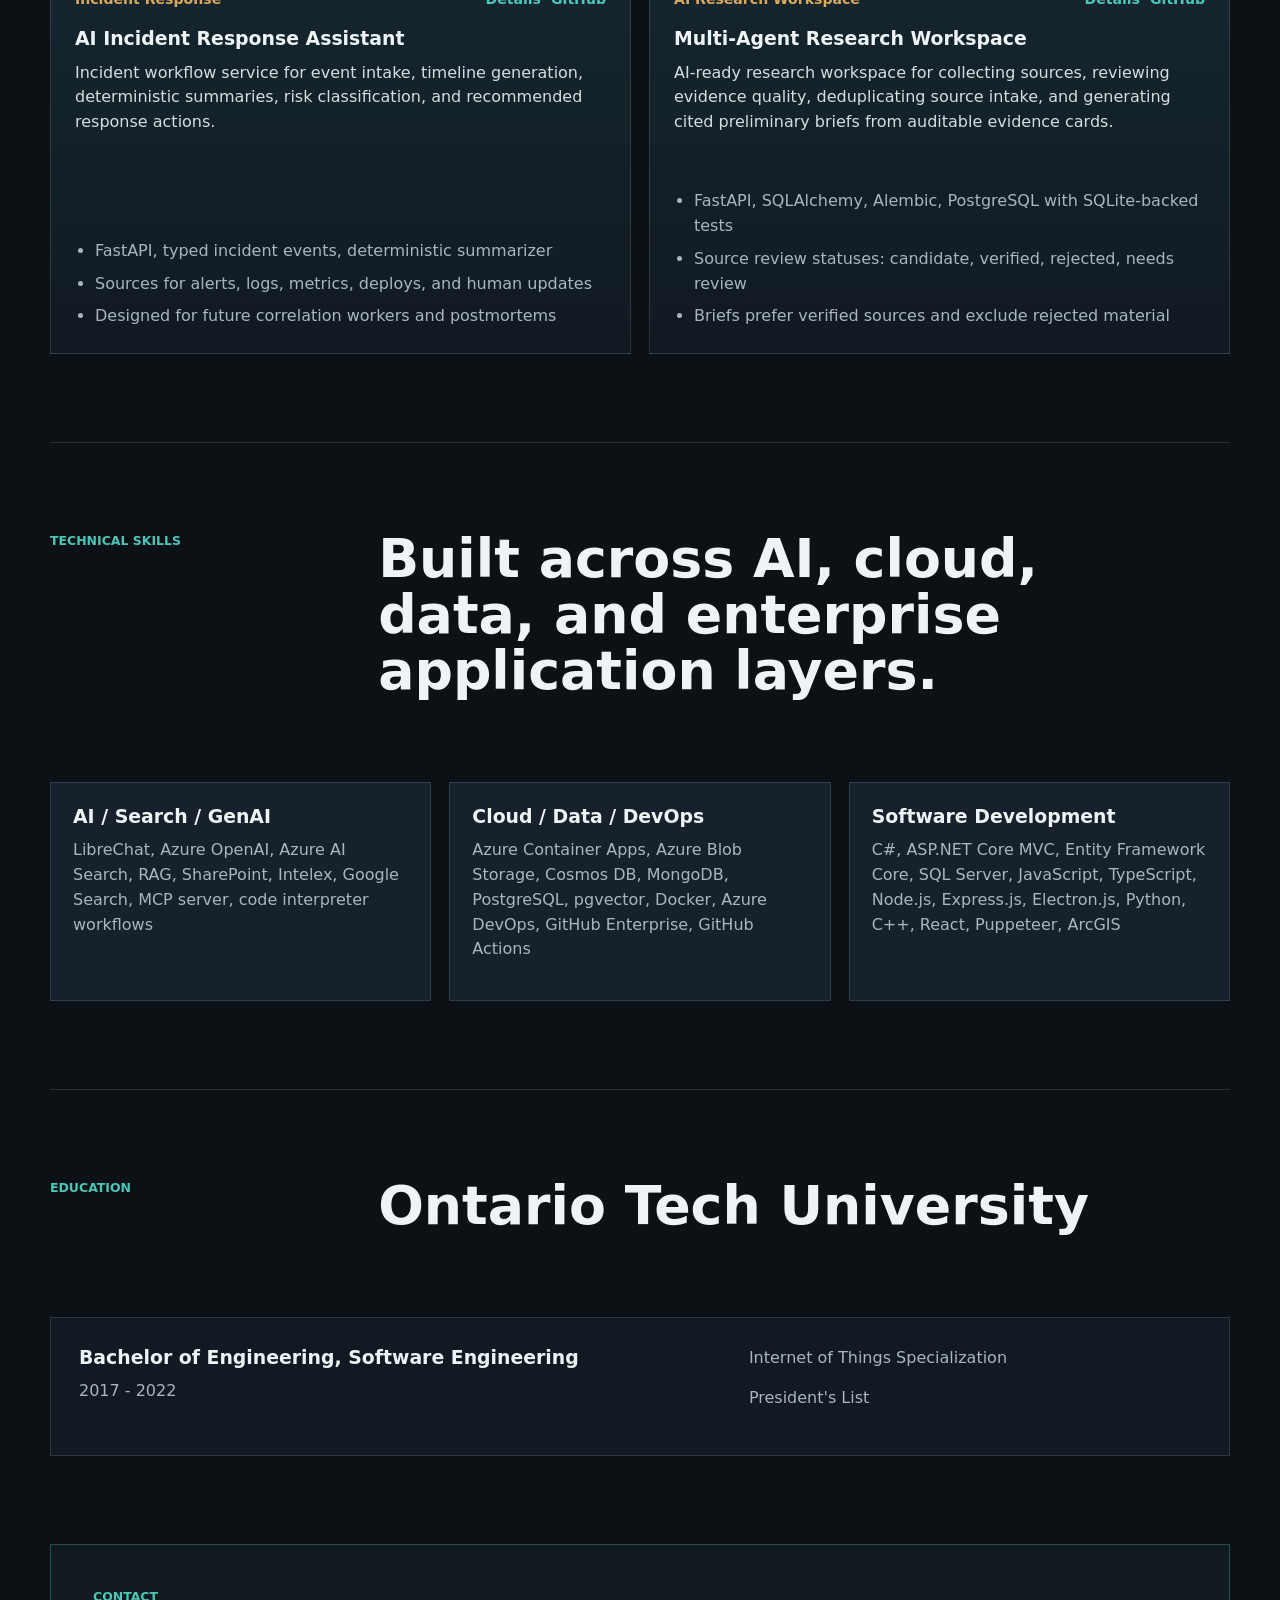
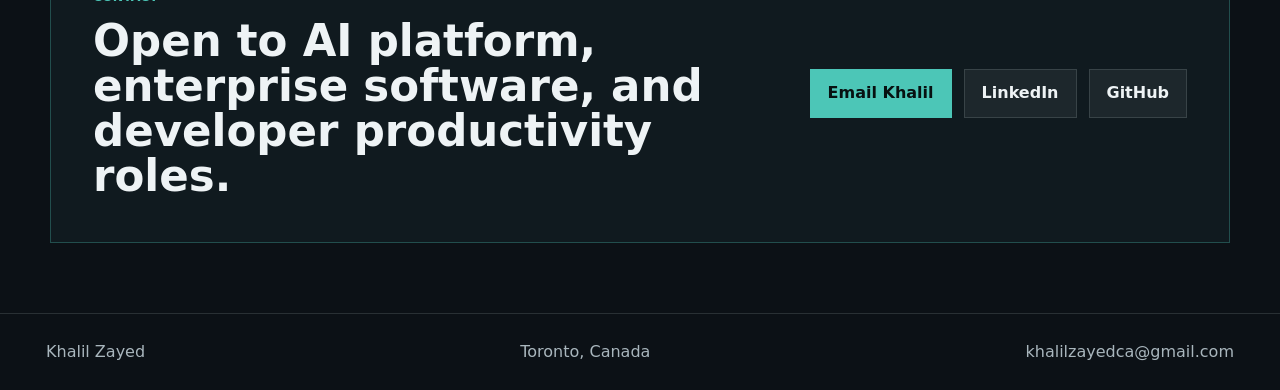
==== commit de9eb77c: "feat: add portfolio project detail pages" ====
--- a/index.html
+++ b/index.html
@@ -159,7 +159,10 @@
           <article class="project-card" data-category="rag">
             <div class="project-topline">
               <span>RAG Platform</span>
-              <a href="https://github.com/Zayedkz/ai-knowledgeops-platform">GitHub</a>
+              <div class="project-links">
+                <a href="projects/ai-knowledgeops-platform.html">Details</a>
+                <a href="https://github.com/Zayedkz/ai-knowledgeops-platform">GitHub</a>
+              </div>
             </div>
             <h3>AI KnowledgeOps Platform</h3>
             <p>
@@ -177,7 +180,10 @@
           <article class="project-card" data-category="devtools">
             <div class="project-topline">
               <span>Developer Productivity</span>
-              <a href="https://github.com/Zayedkz/ai-code-review-agent">GitHub</a>
+              <div class="project-links">
+                <a href="projects/ai-code-review-agent.html">Details</a>
+                <a href="https://github.com/Zayedkz/ai-code-review-agent">GitHub</a>
+              </div>
             </div>
             <h3>AI Code Review Agent</h3>
             <p>
@@ -195,7 +201,10 @@
           <article class="project-card" data-category="ops">
             <div class="project-topline">
               <span>Incident Response</span>
-              <a href="https://github.com/Zayedkz/ai-incident-response-assistant">GitHub</a>
+              <div class="project-links">
+                <a href="projects/ai-incident-response-assistant.html">Details</a>
+                <a href="https://github.com/Zayedkz/ai-incident-response-assistant">GitHub</a>
+              </div>
             </div>
             <h3>AI Incident Response Assistant</h3>
             <p>
@@ -212,7 +221,10 @@
           <article class="project-card" data-category="research">
             <div class="project-topline">
               <span>AI Research Workspace</span>
-              <a href="https://github.com/Zayedkz/multi-agent-research-workspace">GitHub</a>
+              <div class="project-links">
+                <a href="projects/multi-agent-research-workspace.html">Details</a>
+                <a href="https://github.com/Zayedkz/multi-agent-research-workspace">GitHub</a>
+              </div>
             </div>
             <h3>Multi-Agent Research Workspace</h3>
             <p>
--- a/styles.css
+++ b/styles.css
@@ -342,7 +342,15 @@
   font-weight: 800;
 }
 
-.project-topline a {
+.project-links {
+  display: inline-flex;
+  flex-wrap: wrap;
+  gap: 10px;
+  justify-content: flex-end;
+}
+
+.project-topline a,
+.back-link {
   color: var(--teal);
   font-weight: 800;
 }
@@ -405,6 +413,129 @@
   border-top: 1px solid var(--line);
 }
 
+.detail-main {
+  background: var(--bg);
+}
+
+.detail-hero {
+  position: relative;
+  min-height: 78vh;
+  display: grid;
+  align-items: end;
+  overflow: hidden;
+}
+
+.detail-media,
+.detail-scrim {
+  position: absolute;
+  inset: 0;
+  width: 100%;
+  height: 100%;
+}
+
+.detail-media {
+  object-fit: cover;
+}
+
+.detail-scrim {
+  background:
+    linear-gradient(90deg, rgba(12, 17, 22, 0.98) 0%, rgba(12, 17, 22, 0.84) 48%, rgba(12, 17, 22, 0.52) 100%),
+    linear-gradient(0deg, var(--bg) 0%, rgba(12, 17, 22, 0) 40%);
+}
+
+.detail-hero-content {
+  position: relative;
+  z-index: 1;
+  width: min(var(--max), calc(100% - 36px));
+  margin: 0 auto;
+  padding: 124px 0 70px;
+}
+
+.back-link {
+  display: inline-flex;
+  margin-bottom: 22px;
+}
+
+.detail-section p,
+.next-section p {
+  color: #d4dee2;
+}
+
+.detail-grid {
+  display: grid;
+  grid-template-columns: repeat(2, minmax(0, 1fr));
+  gap: 18px;
+}
+
+.detail-grid.three {
+  grid-template-columns: repeat(3, minmax(0, 1fr));
+}
+
+.detail-grid > div,
+.numbered-list,
+.system-snapshot {
+  border: 1px solid var(--line);
+  background: var(--panel);
+}
+
+.detail-grid > div {
+  padding: 24px;
+}
+
+.detail-list,
+.numbered-list {
+  margin: 0;
+  color: var(--muted);
+}
+
+.detail-list {
+  padding-left: 20px;
+}
+
+.detail-list li + li,
+.numbered-list li + li {
+  margin-top: 8px;
+}
+
+.snapshot-section {
+  padding-top: 60px;
+}
+
+.system-snapshot {
+  display: grid;
+  grid-template-columns: repeat(9, minmax(0, 1fr));
+  gap: 1px;
+  background: var(--line);
+  overflow: hidden;
+}
+
+.snapshot-node,
+.snapshot-arrow {
+  display: grid;
+  place-items: center;
+  min-height: 92px;
+  padding: 14px;
+  text-align: center;
+}
+
+.snapshot-node {
+  background: rgba(20, 31, 41, 0.98);
+  color: var(--text);
+  font-weight: 900;
+}
+
+.snapshot-arrow {
+  background: rgba(76, 198, 183, 0.1);
+  color: var(--teal);
+  font-size: 0.82rem;
+  font-weight: 800;
+  text-transform: uppercase;
+}
+
+.numbered-list {
+  padding: 24px 24px 24px 46px;
+}
+
 @media (max-width: 860px) {
   .site-header {
     grid-template-columns: auto auto;
@@ -430,7 +561,10 @@
   .project-grid,
   .skills-layout,
   .education-panel,
-  .contact-section {
+  .contact-section,
+  .detail-grid,
+  .detail-grid.three,
+  .system-snapshot {
     grid-template-columns: 1fr;
   }
 
@@ -448,6 +582,11 @@
 
   .contact-section {
     padding: 28px;
+  }
+
+  .snapshot-node,
+  .snapshot-arrow {
+    min-height: auto;
   }
 }
 
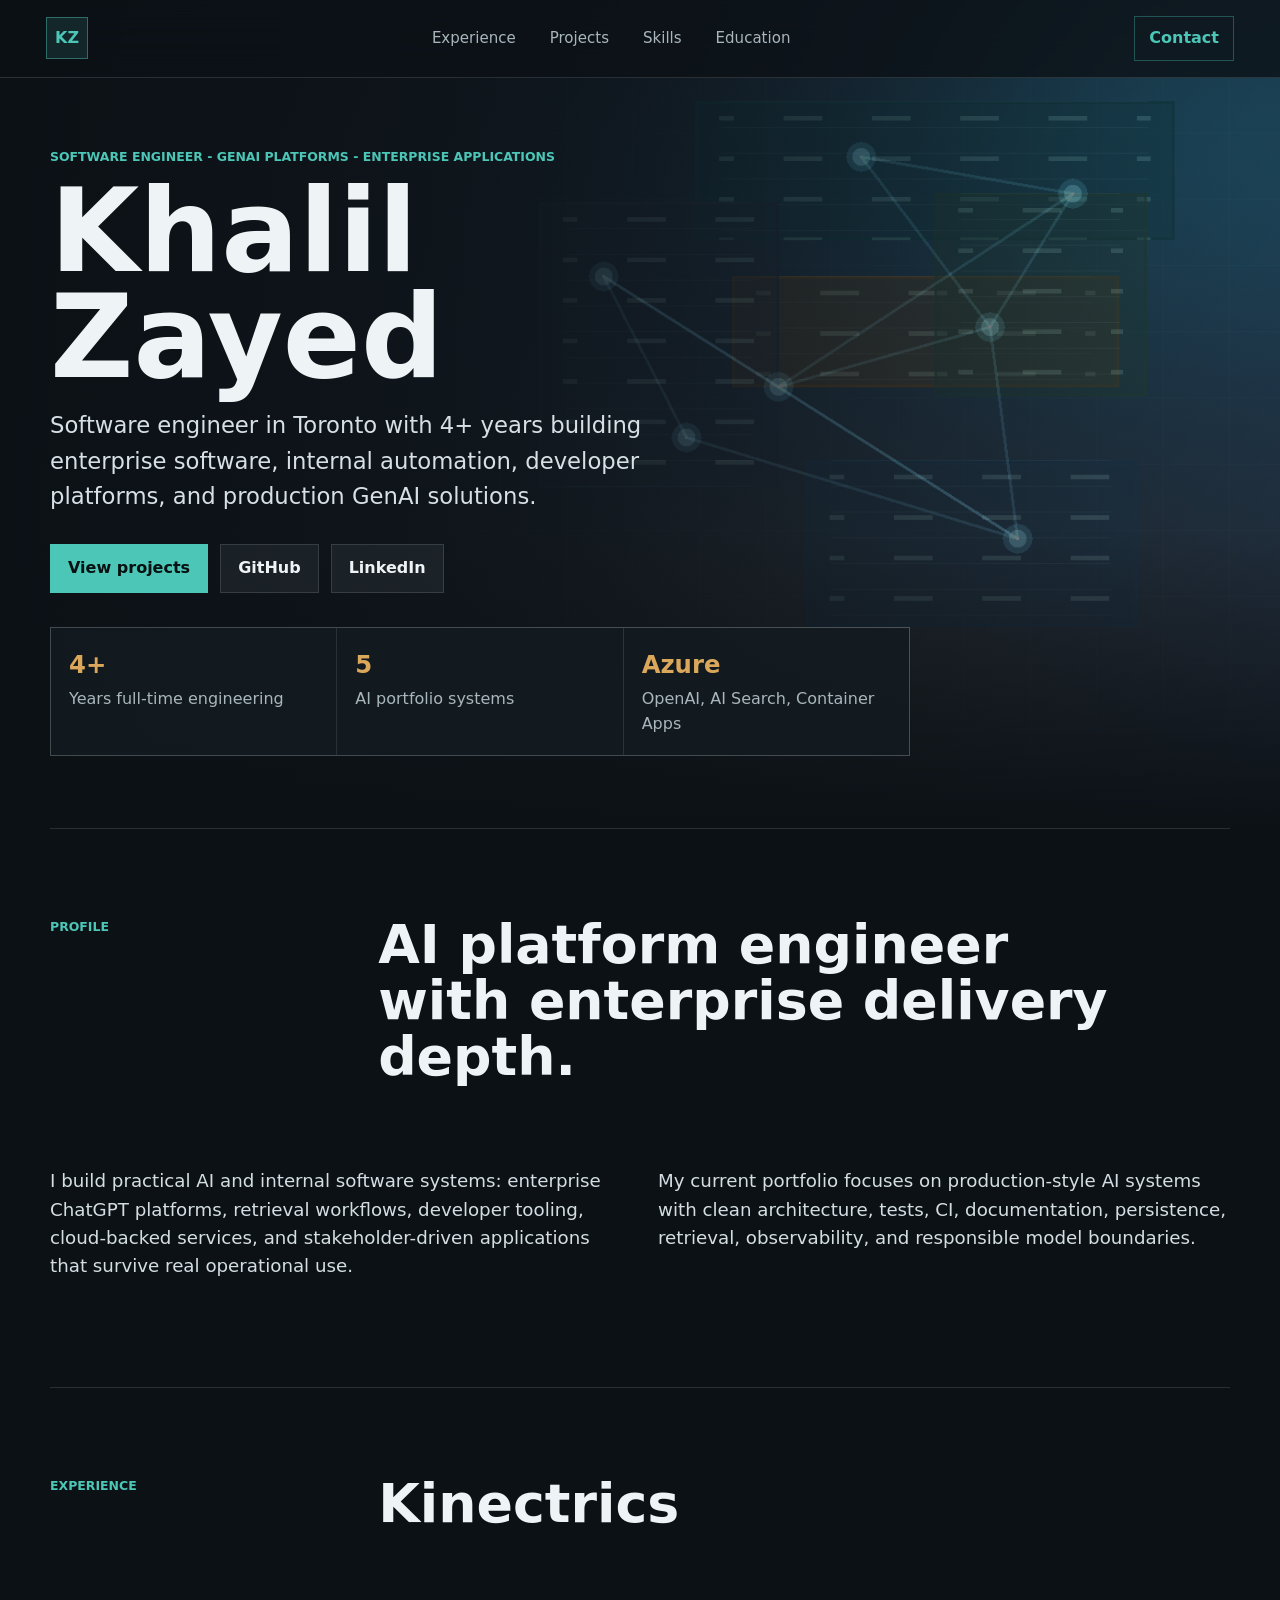
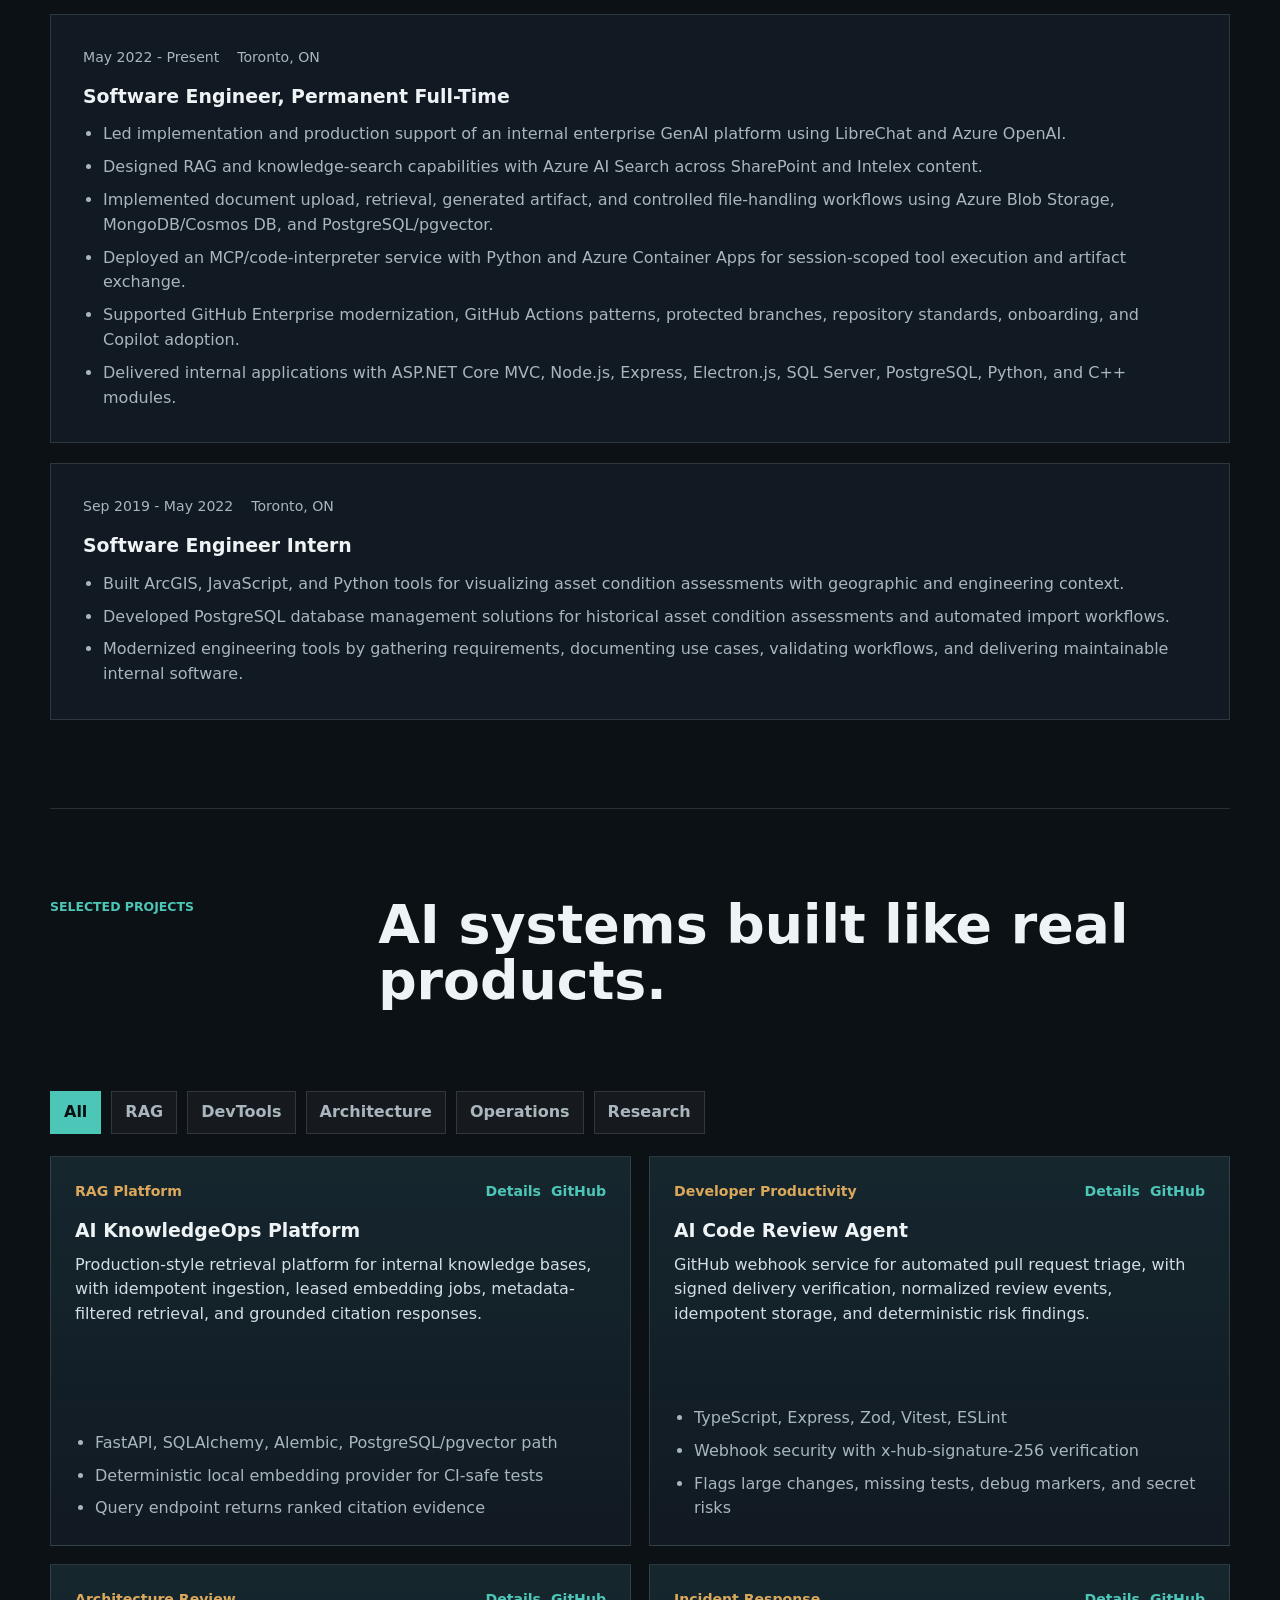
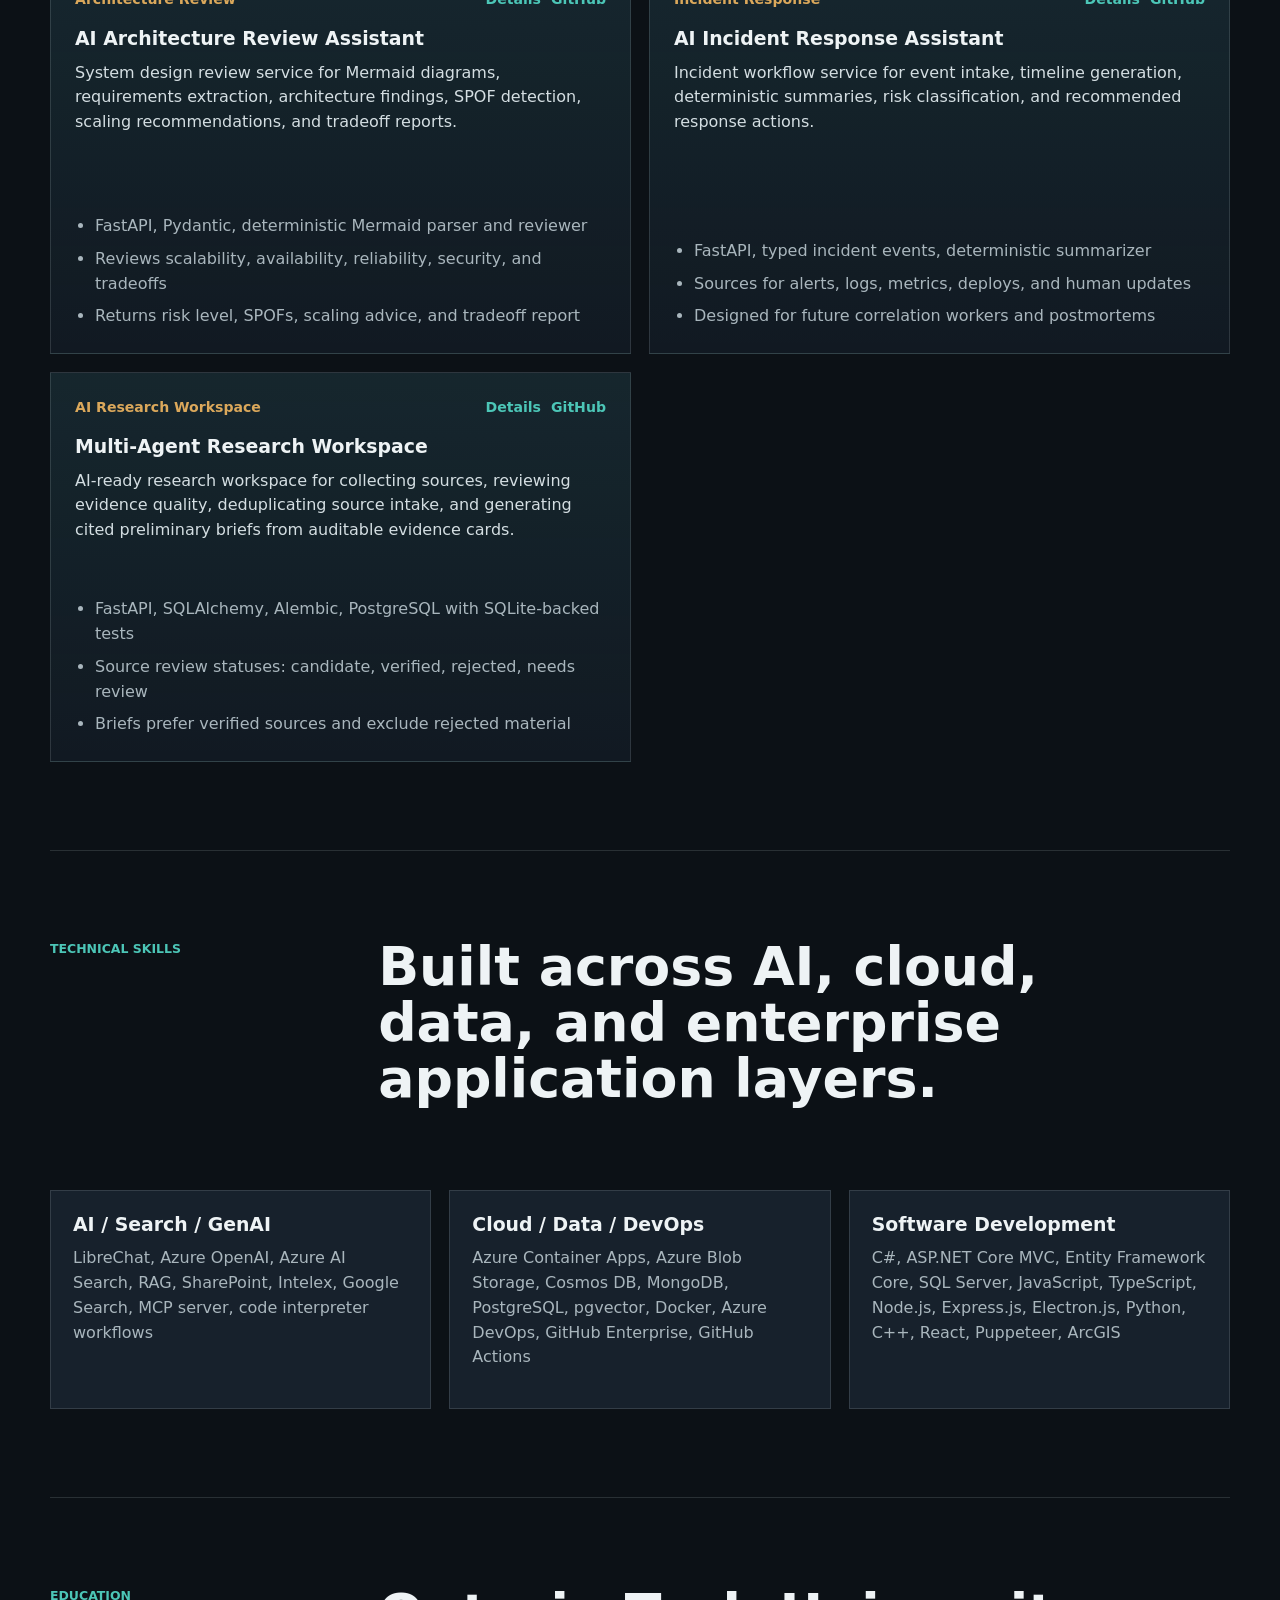
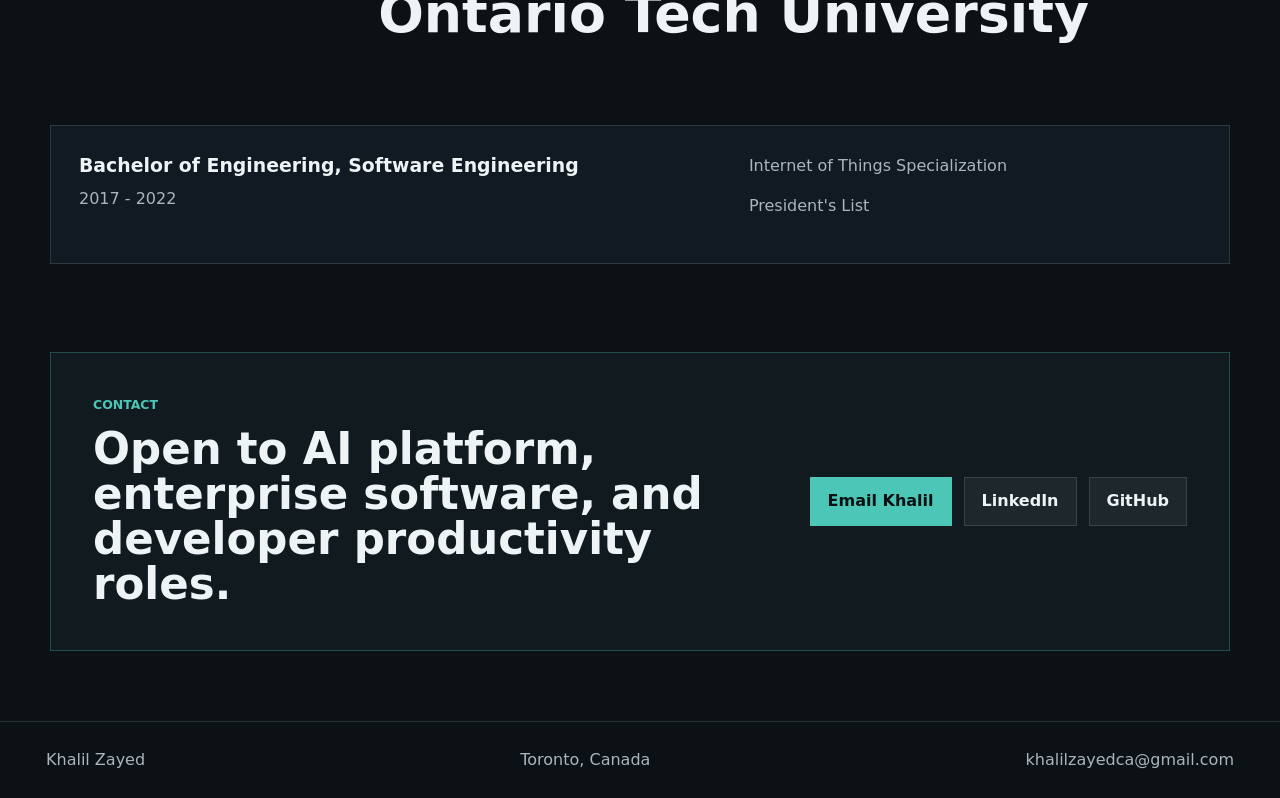
==== commit d3f42175: "feat: add architecture review project to portfolio" ====
--- a/index.html
+++ b/index.html
@@ -49,7 +49,7 @@
               <dd>Years full-time engineering</dd>
             </div>
             <div>
-              <dt>4</dt>
+              <dt>5</dt>
               <dd>AI portfolio systems</dd>
             </div>
             <div>
@@ -152,6 +152,7 @@
           <button class="filter-button active" type="button" data-filter="all">All</button>
           <button class="filter-button" type="button" data-filter="rag">RAG</button>
           <button class="filter-button" type="button" data-filter="devtools">DevTools</button>
+          <button class="filter-button" type="button" data-filter="architecture">Architecture</button>
           <button class="filter-button" type="button" data-filter="ops">Operations</button>
           <button class="filter-button" type="button" data-filter="research">Research</button>
         </div>
@@ -195,6 +196,27 @@
               <li>TypeScript, Express, Zod, Vitest, ESLint</li>
               <li>Webhook security with x-hub-signature-256 verification</li>
               <li>Flags large changes, missing tests, debug markers, and secret risks</li>
+            </ul>
+          </article>
+
+          <article class="project-card" data-category="architecture">
+            <div class="project-topline">
+              <span>Architecture Review</span>
+              <div class="project-links">
+                <a href="projects/ai-architecture-review-assistant.html">Details</a>
+                <a href="https://github.com/Zayedkz/ai-architecture-review-assistant">GitHub</a>
+              </div>
+            </div>
+            <h3>AI Architecture Review Assistant</h3>
+            <p>
+              System design review service for Mermaid diagrams, requirements extraction,
+              architecture findings, SPOF detection, scaling recommendations, and
+              tradeoff reports.
+            </p>
+            <ul class="project-points">
+              <li>FastAPI, Pydantic, deterministic Mermaid parser and reviewer</li>
+              <li>Reviews scalability, availability, reliability, security, and tradeoffs</li>
+              <li>Returns risk level, SPOFs, scaling advice, and tradeoff report</li>
             </ul>
           </article>
 
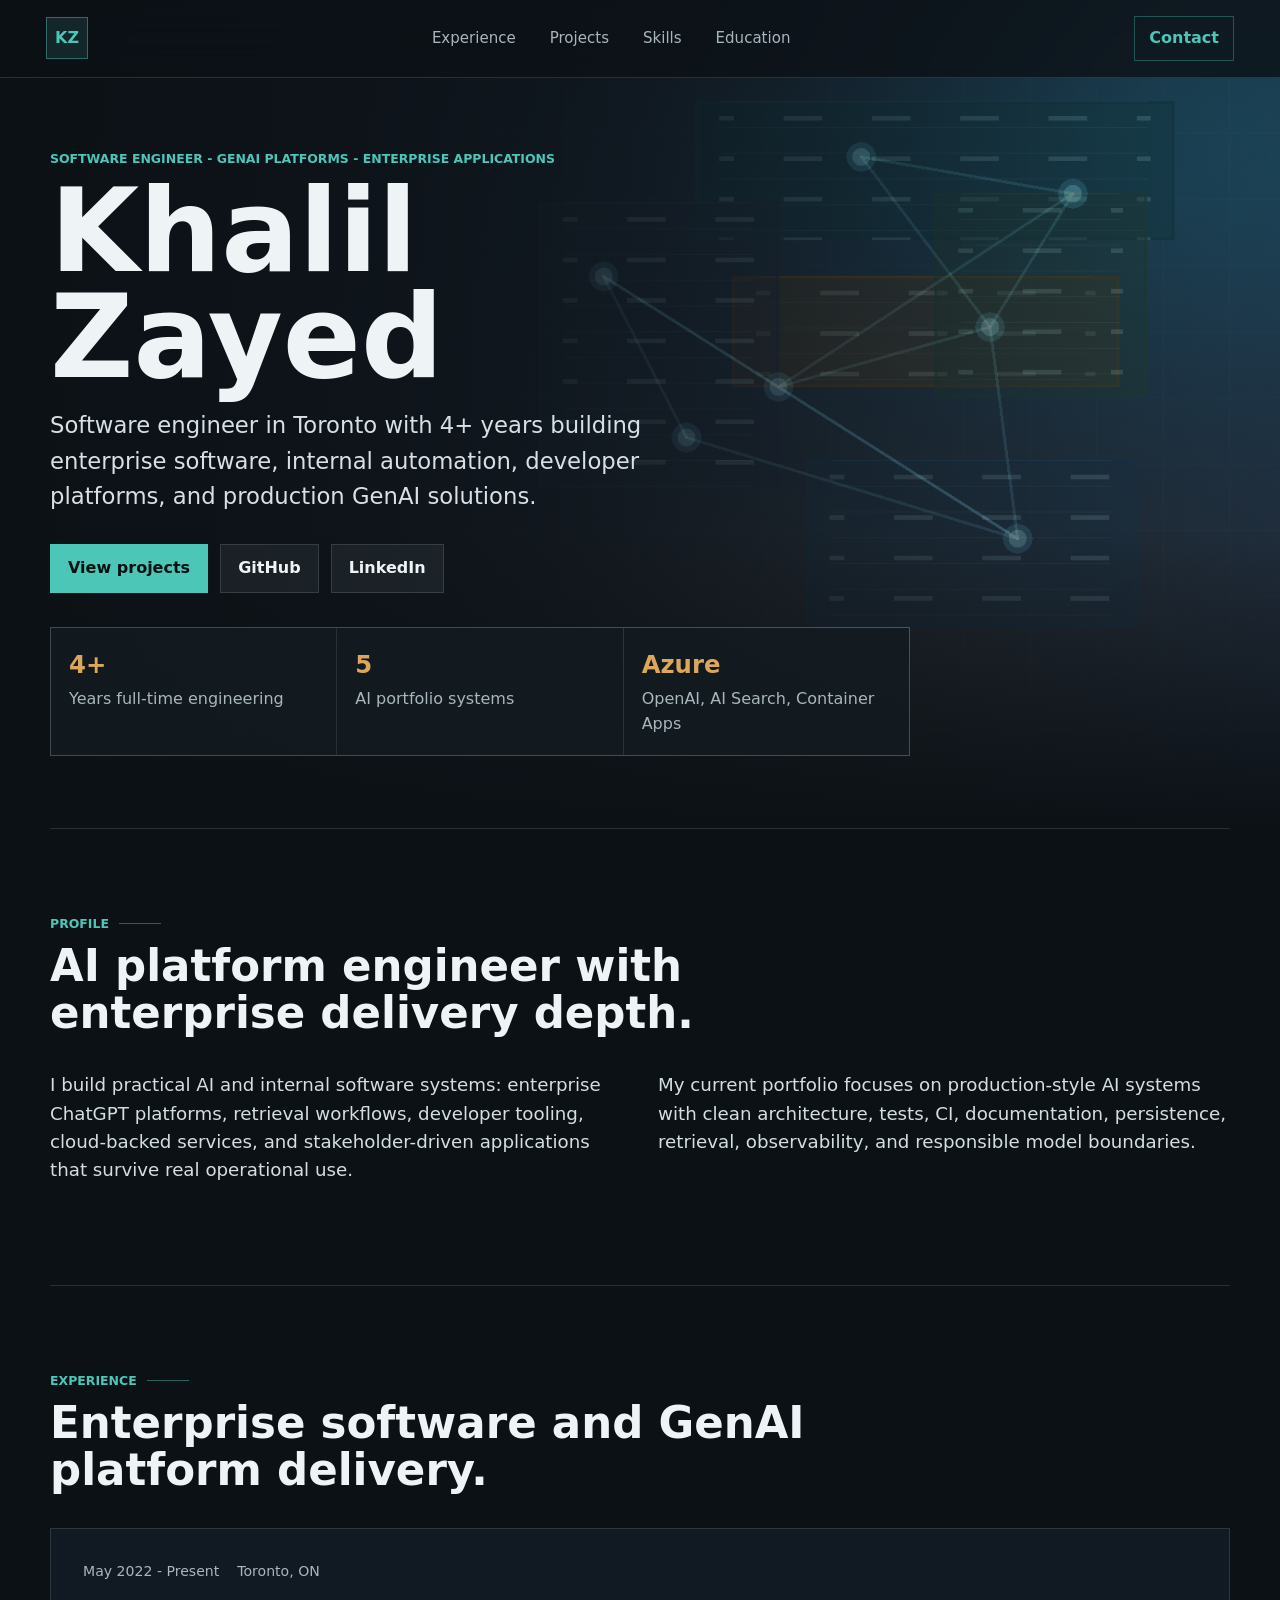
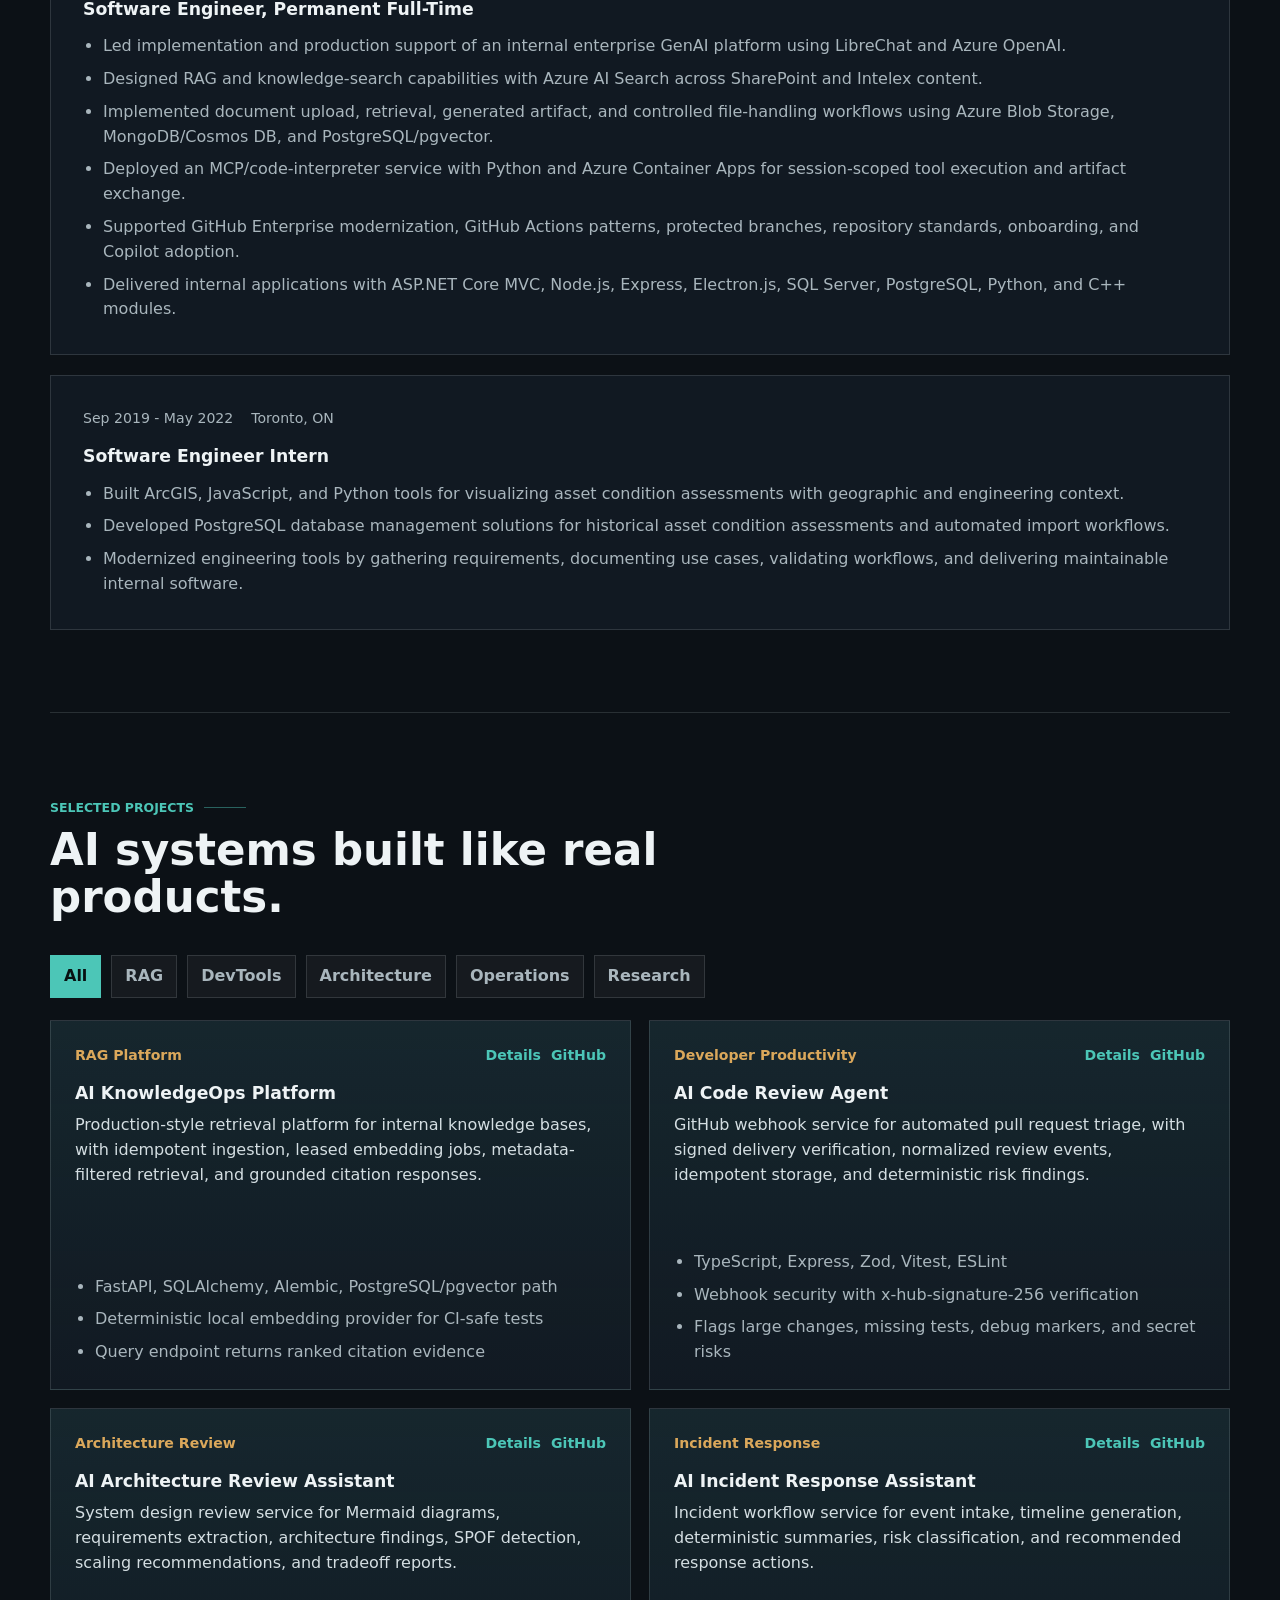
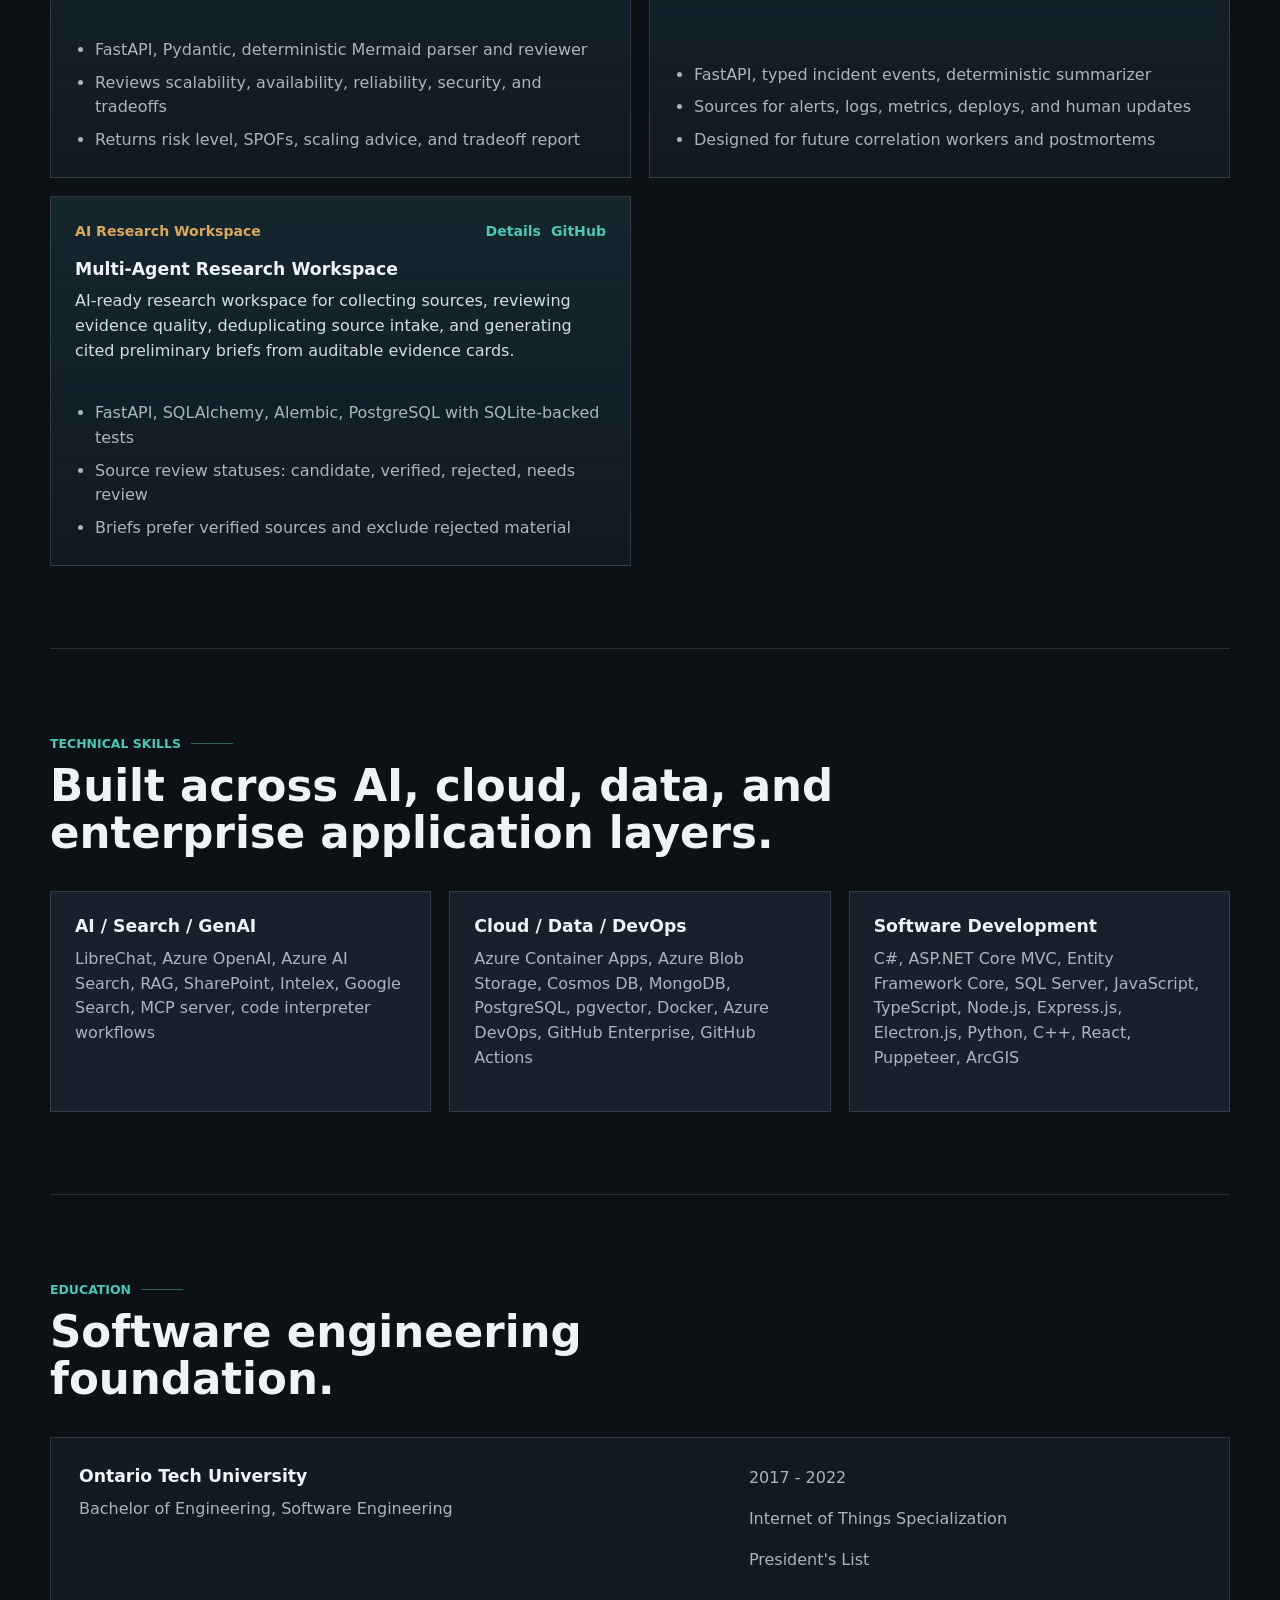
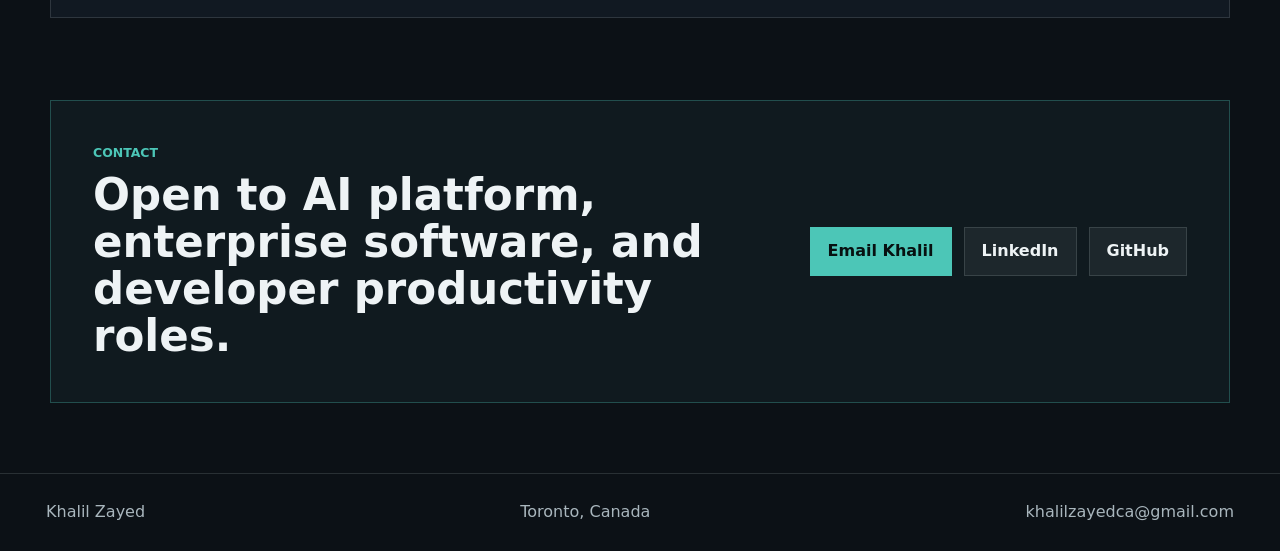
==== commit abbfe127: "style: improve portfolio section headings" ====
--- a/index.html
+++ b/index.html
@@ -82,7 +82,7 @@
       <section class="section experience-section" id="experience" aria-labelledby="experience-title">
         <div class="section-heading">
           <p class="eyebrow">Experience</p>
-          <h2 id="experience-title">Kinectrics</h2>
+          <h2 id="experience-title">Enterprise software and GenAI platform delivery.</h2>
         </div>
         <div class="timeline">
           <article class="role">
@@ -287,14 +287,15 @@
       <section class="section education-section" id="education" aria-labelledby="education-title">
         <div class="section-heading">
           <p class="eyebrow">Education</p>
-          <h2 id="education-title">Ontario Tech University</h2>
+          <h2 id="education-title">Software engineering foundation.</h2>
         </div>
         <div class="education-panel">
           <div>
-            <h3>Bachelor of Engineering, Software Engineering</h3>
+            <h3>Ontario Tech University</h3>
+            <p>Bachelor of Engineering, Software Engineering</p>
+          </div>
+          <div>
             <p>2017 - 2022</p>
-          </div>
-          <div>
             <p>Internet of Things Specialization</p>
             <p>President's List</p>
           </div>
--- a/styles.css
+++ b/styles.css
@@ -120,7 +120,7 @@
 }
 
 .eyebrow {
-  margin: 0 0 12px;
+  margin: 0 0 10px;
   color: var(--teal);
   font-size: 0.78rem;
   font-weight: 800;
@@ -144,15 +144,15 @@
 }
 
 h2 {
-  max-width: 780px;
-  font-size: clamp(2rem, 4.2vw, 4.1rem);
-  line-height: 1.04;
+  max-width: 820px;
+  font-size: clamp(2rem, 3.4vw, 3.35rem);
+  line-height: 1.08;
   letter-spacing: 0;
 }
 
 h3 {
-  margin-bottom: 10px;
-  font-size: 1.18rem;
+  margin-bottom: 9px;
+  font-size: 1.08rem;
   line-height: 1.25;
 }
 
@@ -230,15 +230,30 @@
 .section {
   width: min(var(--max), calc(100% - 36px));
   margin: 0 auto;
-  padding: 88px 0;
+  padding: 82px 0;
   border-top: 1px solid var(--line);
 }
 
 .section-heading {
-  display: grid;
-  grid-template-columns: minmax(180px, 0.35fr) 1fr;
-  gap: 30px;
-  margin-bottom: 38px;
+  max-width: 860px;
+  margin-bottom: 34px;
+}
+
+.section-heading h2 {
+  margin-bottom: 0;
+}
+
+.section-heading .eyebrow {
+  display: inline-flex;
+  align-items: center;
+  gap: 10px;
+}
+
+.section-heading .eyebrow::after {
+  content: "";
+  width: 42px;
+  height: 1px;
+  background: rgba(76, 198, 183, 0.45);
 }
 
 .profile-grid {
@@ -321,7 +336,7 @@
 
 .project-card {
   display: flex;
-  min-height: 390px;
+  min-height: 370px;
   flex-direction: column;
   padding: 24px;
   background:
@@ -357,6 +372,7 @@
 
 .project-card p {
   color: #d4dee2;
+  margin-bottom: 18px;
 }
 
 .project-points {
@@ -370,8 +386,13 @@
 }
 
 .skill-group {
-  padding: 22px;
+  padding: 24px;
   background: var(--panel-2);
+}
+
+.skill-group h3,
+.education-panel h3 {
+  color: var(--text);
 }
 
 .skill-group p,
@@ -479,7 +500,15 @@
 }
 
 .detail-grid > div {
-  padding: 24px;
+  padding: 26px;
+}
+
+.detail-grid h3 {
+  color: var(--amber);
+}
+
+.detail-grid p {
+  margin-bottom: 0;
 }
 
 .detail-list,
@@ -498,7 +527,7 @@
 }
 
 .snapshot-section {
-  padding-top: 60px;
+  padding-top: 62px;
 }
 
 .system-snapshot {
@@ -556,7 +585,6 @@
   }
 
   .hero-metrics,
-  .section-heading,
   .profile-grid,
   .project-grid,
   .skills-layout,
@@ -576,6 +604,10 @@
     padding: 64px 0;
   }
 
+  .section-heading {
+    margin-bottom: 28px;
+  }
+
   .project-card {
     min-height: auto;
   }
